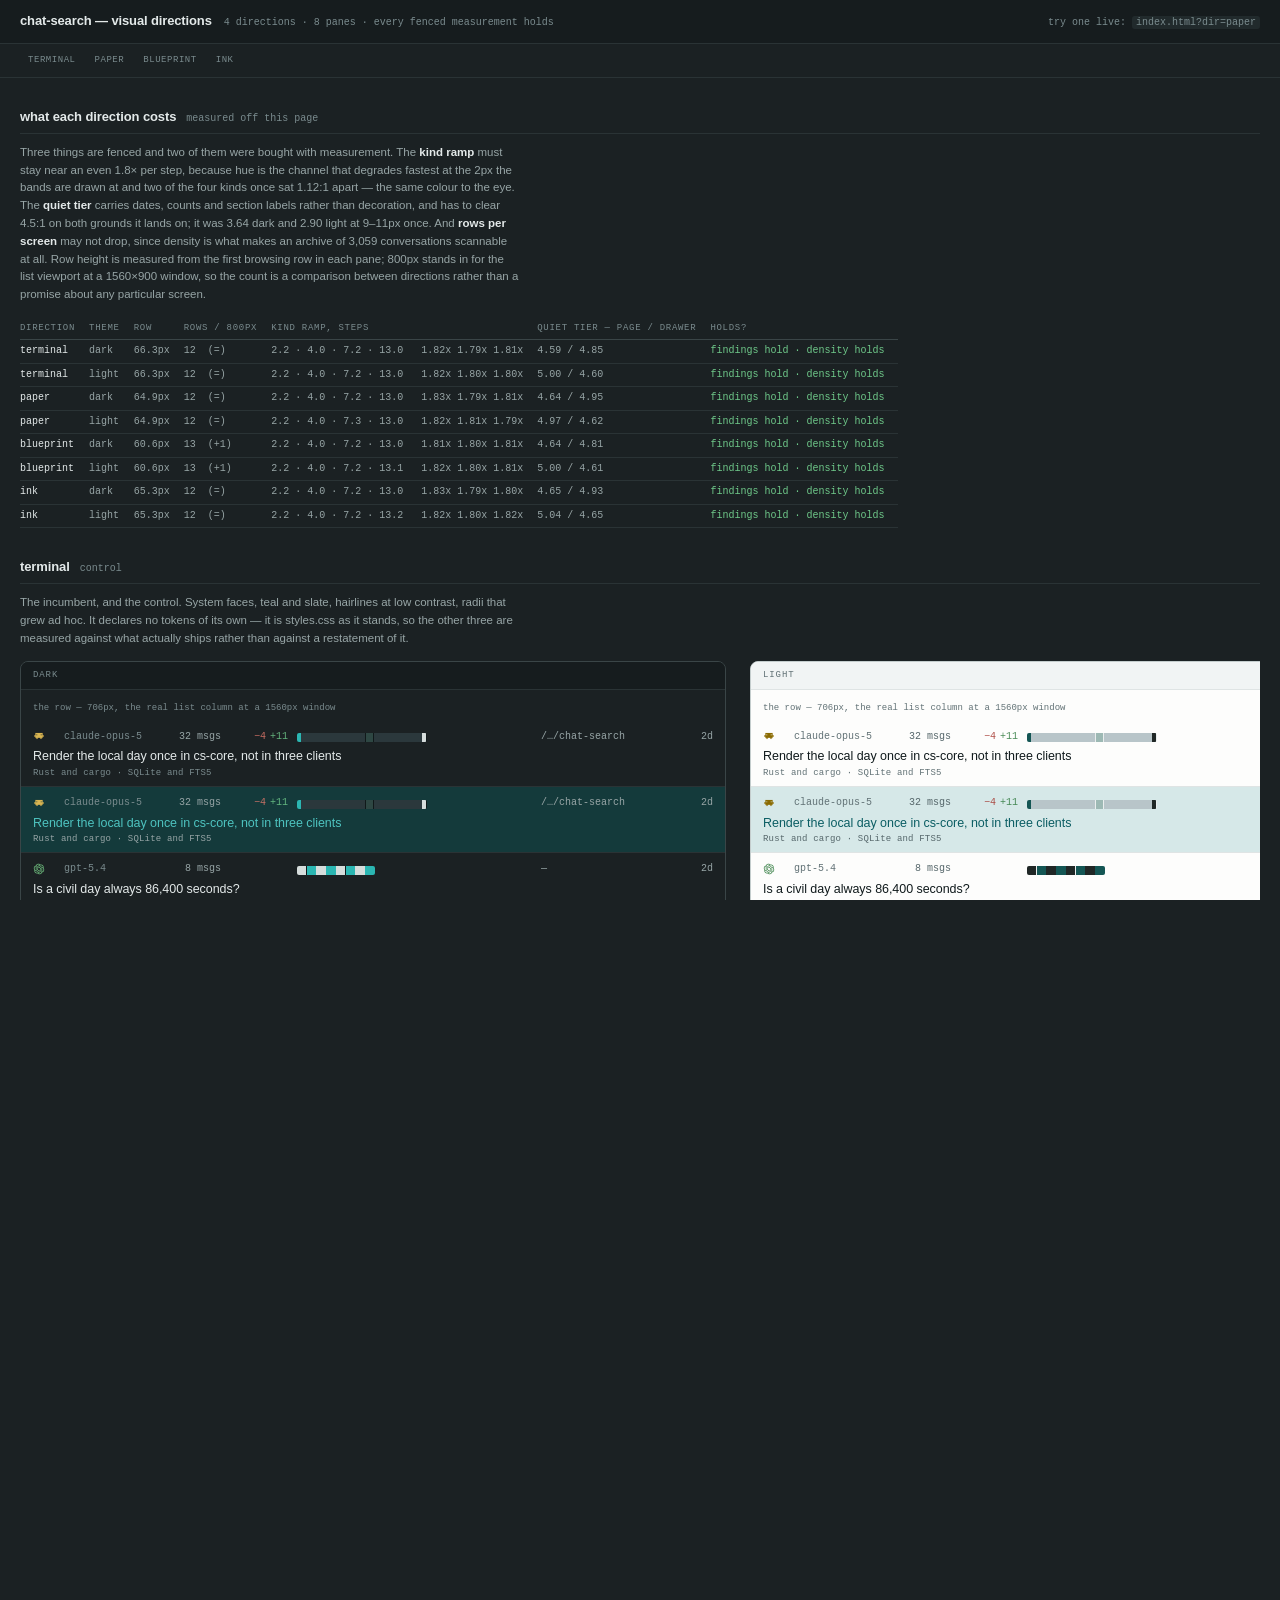
==== poc/ui/directions.html @ 51c5726e "poc(ui): show the four directions on the marks that break first DESIGN-BRIEF asks for several distin" ====
<!doctype html>
<html lang="en">
<head>
<meta charset="utf-8" />
<meta name="viewport" content="width=device-width, initial-scale=1" />
<title>chat-search — visual directions</title>
<meta name="description" content="Four visual directions for the chat-search interface, shown on the row and the ribbon at real size, in both themes, with the measurements each one has to hold." />
<link rel="stylesheet" href="styles.css" />
<link rel="stylesheet" href="directions.css" />
<link rel="stylesheet" href="gallery.css" />
</head>
<body class="gal">

<header class="gal-top">
  <h1>chat-search — visual directions</h1>
  <span class="gal-sub" id="vd-count"></span>
  <div class="gal-actions">
    <span class="gal-sub">try one live: <code>index.html?dir=paper</code></span>
  </div>
</header>

<nav class="gal-nav" id="vd-nav"></nav>

<!-- Rendered by directions.js from the app's own row and ribbon and the gallery's own
     fixtures, never from a copy of either. Both themes are sibling subtrees rather
     than two iframes, which is what the token layer's theme classes bought. -->
<main class="gal-body wide" id="vd-body"></main>

<script src="data.js"></script>
<script src="app.js"></script>
<script src="gallery.js"></script>
<script src="directions.js"></script>
</body>
</html>
---- poc/ui/styles.css ----
/* =============================================================================
   chat-search — interface prototype
   =============================================================================

   This is a mockup, not a document about one. The app fills the viewport; nothing
   scrolls except the panes that would scroll in the real thing.

   It renders in the system UI face at native metrics on purpose. Set a native app
   mock in a display face and it stops telling the truth about density, which is the
   only reason it exists. The one exception is the annotation overlay, which is
   commentary rather than product and is set in a serif so it reads as such.

   No CDN, no webfonts, no build step. macOS system faces with real fallbacks.
   ============================================================================= */

:root, .theme-dark {
  color-scheme: dark;

  --bg:       #1b2123;
  --panel:    #161c1e;
  --panel-2:  #212a2c;
  --panel-3:  #283335;
  --ink:      #e3e9e9;
  --ink-2:    #97a5a6;
  /* Was 3.64 in dark and 2.90 in light, at 9-11px, on a tier that carries date spans,
     group counts, section labels, the stat line and the footer — real information,
     below the 4.5:1 AA floor for text that size.

     Now 4.59 dark and 4.60 light, and measured on the harder of the two grounds it
     lands on rather than only on --bg. That distinction was worth 0.37: --panel is
     darker than --bg in the light theme, and `.pv-meta` and every tool and reasoning
     line in the transcript sit on the drawer, so the tier was still at 4.23:1 there
     after the first fix — the same failure, on the ground where most of the text is.
     palette.py solves against whichever ground is worse; see chat-search-4ar.11. */
  --ink-3:    #7a8b8e;
  --rule:     #2a3335;
  --rule-2:   #3a4547;

  --sel:      #4ec3c0;
  --sel-bg:   #143a3b;
  --sel-ink:  #06201f;
  --hit:      #f0b95f;
  --hit-bg:   #4a3512;
  --err:      #e2796c;
  --ok:       #6fc98a;

  /* Four categories on a luminance ramp, with hue as the redundant second channel.
     Measured: the previous palette separated the kinds by hue but not by luminance —
     agent/reasoning were 2.00 apart in dark and 1.12 in light, i.e. the same colour —
     and hue is the channel that degrades fastest at the 2px width these bands are drawn
     at. §7's rule is "nothing encoded in colour alone"; kind *is* encoded in colour
     alone here, so that colour has to carry it on the strong channel.

     Ratios against --map-bg: tool 2.2, reasoning 4.0, user 7.2, agent 13.0 — an even
     ~1.8x per step, which is the widest even spacing four levels fit into the range.
     Tools stay quietest because they are 66-85% of the volume; agent prose is brightest
     because it is what you are usually looking for. Amber stays reserved for match, red
     for failure. Solved rather than picked; see NOTES §3. */
  --k-user:   #2bb6b2;
  --k-agent:  #d6dddc;
  --k-reason: #9361bf;
  --k-tool:   #425258;
  /* Sub-shades inside the tool band, by what the call was *for*. Deliberately narrow —
     1.29x and 1.42x apart — because the primary read (tool vs prose vs reasoning) has to
     stay on the main ramp: these only need to say "something changed here", not be
     independently decodable at 2px. `run` is the tool colour itself, so an ordinary
     agentic run looks exactly as it did; `change` lifts, because a patch landing inside
     a wall of exec is the event worth spotting. The glyph in the preview carries the
     distinction where there is room for it. */
  --act-look:   #354146;
  --act-run:    #425258;
  --act-change: #486d65;
  --k-tool-ink: #8fa0a3;
  --map-bg:   #10191a;

  /* Source marks. Rendered as CSS masks tinted with the palette above rather than as
     full-colour logos: two of the five ship as white-on-transparent (invisible on a
     light ground) and one ships on an opaque white square. Masking also keeps §7's rule
     that source identity is a discriminable categorical encoding, not brand colour —
     and it means the icon inherits the row's colour, so shape, hue and text label are
     three redundant channels rather than one.

     Inlined as data URIs because Chrome refuses file:// subresources, and this prototype
     has to open from disk without a server — the same constraint that made real-data a
     script rather than JSON. Regenerate with poc/ui/icons.py. */
  --ico-claude: url("[data-uri]");
  --ico-claude-code: url("[data-uri]");
  --ico-chatgpt: url("[data-uri]");
  --ico-codex: url("[data-uri]");
  --ico-gemini: url("[data-uri]");

  --src-claude-code: #d9b551;
  --src-codex:       #5fd3d0;
  --src-chatgpt:     #74c884;
  --src-claude-ai:   #cf93d4;
  --src-gemini:      #86abf3;

  --ui:     -apple-system, "SF Pro Text", "Helvetica Neue", sans-serif;
  --mono:   ui-monospace, "SF Mono", SFMono-Regular, Menlo, Consolas, monospace;
  --serif:  "Hoefler Text", "Iowan Old Style", Palatino, Georgia, serif;

  --ease: cubic-bezier(0.22, 0.61, 0.36, 1);
}

:root.light, .theme-light {
  color-scheme: light;

  --bg:       #fdfdfc;
  --panel:    #f1f4f4;
  --panel-2:  #e7ebeb;
  --panel-3:  #dbe1e1;
  --ink:      #101a1c;
  --ink-2:    #55666a;
  --ink-3:    #617175;
  --rule:     #dfe4e4;
  --rule-2:   #c4cdcd;

  --sel:      #0b5d63;
  --sel-bg:   #d6e8e8;
  --sel-ink:  #ffffff;
  --hit:      #a96a06;
  --hit-bg:   #ffe9b8;
  --err:      #a3322a;
  --ok:       #2f7a3e;

  /* The same ramp, achieved by going darker: on a light track, contrast is distance
     from white. Ratios against --map-bg match the dark theme to two decimals. */
  --k-user:   #145654;
  --k-agent:  #202726;
  --k-reason: #905dbd;
  --k-tool:   #91a5ac;
  --act-look:   #abbac0;
  --act-run:    #91a5ac;
  --act-change: #608f86;
  --k-tool-ink: #5d6d70;
  --map-bg:   #eaeeee;

  --src-claude-code: #8a6a00;
  --src-codex:       #14707a;
  --src-chatgpt:     #2f7a3e;
  --src-claude-ai:   #8c4a93;
  --src-gemini:      #2b5bb5;
}

/* ------------------------------------------------------- the surface layer --- */
/* Everything above is colour. Everything here is the rest of what a visual pass gets
   to touch — type sizes, radii, the row's rhythm, the ribbon's geometry — pulled out
   of the rules below so that a *direction* can be a set of token values rather than a
   fork of this file. `directions.css` holds four of them and `directions.html` shows
   them on the row and the ribbon at real size; chat-search-4ar.11 is the argument for
   why that is the shape.

   These record what the prototype already did rather than rationalising it. The type
   scale really is five sizes and the radii really did grow ad hoc, and imposing an
   order on them here would quietly make one direction's answer the default for all of
   them. Rationalising the scale is a direction's job: `blueprint` squares every
   corner, `ink` softens all six.

   Two theme classes were added to the selectors above for the same reason. The theme
   lives on `:root`, which makes it impossible to render two themes in one document —
   the gallery works around that with iframes. `.theme-dark` / `.theme-light` let a
   subtree carry a theme, which is what makes a direction measurable without opening
   eight windows. */
:root {
  --fs-head:  13px;    /* pane titles, the preview's title */
  --fs-body:  12.5px;  /* body text and row titles */
  --fs-sub:   11.5px;  /* the best-match line, prose in the drawer */
  --fs-meta:  10px;    /* everything tabular, which means everything monospaced */
  --fs-micro: 9px;     /* keys, section labels, the topics line */

  /* Radii below 3px, the 50% dots and the 10-11px pills stay literal in the rules:
     they are geometry rather than style, and squaring a dot is not a visual direction,
     it is a bug. The annotation overlay's 8px also stays literal — annotations are
     commentary rather than product, which is why they are set in a serif, and they sit
     outside the visual language on purpose. */
  --r-1: 3px;
  --r-2: 4px;
  --r-3: 5px;
  --r-4: 6px;
  --r-5: 7px;
  --r-6: 9px;

  /* The row's rhythm. These are the tokens a direction is most likely to get wrong:
     DESIGN-BRIEF's list of what would actually break this starts with losing
     rows-per-screen, and every one of these trades against it. directions.html
     measures the height of a rendered row rather than trusting anything written
     here — a token can be set to a value the line box then ignores. */
  --row-px:   12px;  /* the list's left and right margin */
  --row-pt:   7px;
  --row-pb:   8px;
  --row-lead: 3px;   /* between the row's stacked lines */
  --row-gap:  9px;   /* between cells on the meta line */

  /* The ribbon. `--rib-top` is not `(--rib-h - --rib-track) / 2`, and the track is not
     centred: the bottom 5px of the cell belongs to the failure and question marks and
     the top 4px to the match ticks, both of which are drawn outside the track. A
     direction that thickens the track has to take that from one end or the other. */
  --rib-h:     18px;
  --rib-track: 9px;
  --rib-top:   6px;
}

*, *::before, *::after { box-sizing: border-box; }

html, body {
  height: 100%;
  margin: 0;
  overflow: hidden;
}

body {
  background: var(--bg);
  color: var(--ink);
  font-family: var(--ui);
  font-size: var(--fs-body);
  line-height: 1.45;
  -webkit-font-smoothing: antialiased;
}

button { font-family: inherit; }

:focus-visible { outline: 2px solid var(--sel); outline-offset: -2px; border-radius: var(--r-1); }

::-webkit-scrollbar { width: 9px; height: 9px; }
::-webkit-scrollbar-thumb { background: var(--rule-2); border-radius: var(--r-3); }
::-webkit-scrollbar-track { background: transparent; }

/* ================================================================ shell === */

.app {
  height: 100%;
  display: grid;
  grid-template-rows: 38px auto 1fr 26px;
}

/* ------------------------------------------------------------ title bar --- */

.tbar {
  display: flex;
  align-items: center;
  gap: 12px;
  padding: 0 12px;
  background: linear-gradient(180deg, var(--panel-2), var(--panel));
  border-bottom: 1px solid var(--rule);
}

.lights { display: flex; gap: 8px; }
.lights i { width: 11.5px; height: 11.5px; border-radius: 50%; display: block; }
.lights i:nth-child(1) { background: #ff5f57; }
.lights i:nth-child(2) { background: #febc2e; }
.lights i:nth-child(3) { background: #28c840; }

.tbar-title {
  font-size: var(--fs-body);
  font-weight: 600;
  color: var(--ink-2);
  letter-spacing: -0.005em;
  margin-left: 2px;
}

/* view switcher — a real segmented control */
.views {
  display: inline-flex;
  background: var(--panel);
  border: 1px solid var(--rule-2);
  border-radius: var(--r-4);
  padding: 1.5px;
  margin-left: 10px;
}

.views button {
  font-size: var(--fs-sub);
  padding: 3px 12px;
  border: 0;
  border-radius: var(--r-2);
  background: transparent;
  color: var(--ink-2);
  cursor: pointer;
  transition: background 0.14s var(--ease), color 0.14s var(--ease);
}
.views button:hover { color: var(--ink); }
.views button[aria-pressed="true"] {
  background: var(--sel);
  color: var(--sel-ink);
  font-weight: 600;
}

.tbar-right { margin-left: auto; display: flex; align-items: center; gap: 5px; }

.chip {
  font-family: var(--mono);
  font-size: var(--fs-meta);
  color: var(--ink-2);
  background: transparent;
  border: 1px solid var(--rule-2);
  border-radius: var(--r-3);
  padding: 3px 8px;
  cursor: pointer;
  transition: background 0.14s var(--ease), color 0.14s var(--ease), border-color 0.14s var(--ease);
}
.chip:hover { border-color: var(--ink-3); color: var(--ink); }
.chip[aria-pressed="true"] { background: var(--sel); border-color: var(--sel); color: var(--sel-ink); }
.chip.warm[aria-pressed="true"] { background: var(--hit); border-color: var(--hit); color: #2a1c04; }

/* ---------------------------------------------------------- search bar --- */

.sbar {
  display: flex;
  align-items: center;
  gap: 12px;
  padding: 7px 12px;
  border-bottom: 1px solid var(--rule);
  background: var(--bg);
}
.sbar[hidden] { display: none; }

.qbox {
  flex: 1;
  display: flex;
  align-items: center;
  gap: 5px;
  min-height: 30px;
  padding: 4px 10px;
  background: var(--panel);
  border: 1px solid var(--rule-2);
  border-radius: var(--r-5);
  box-shadow: inset 0 1px 2px rgba(0,0,0,0.14);
  font-family: var(--mono);
  font-size: var(--fs-body);
}

.caret { width: 1.5px; height: 14px; background: var(--sel); animation: blink 1.15s steps(1) infinite; }
@keyframes blink { 50% { opacity: 0; } }

.tok {
  display: inline-flex;
  align-items: center;
  gap: 2px;
  border-radius: var(--r-2);
  padding: 1.5px 3px 1.5px 6px;
  white-space: nowrap;
}
.tok.free  { color: var(--ink); padding-left: 0; }
.tok.facet { background: var(--sel-bg); color: var(--sel); }
.tok.facet b { font-weight: 600; opacity: 0.7; }
.tok.bad   { color: var(--err); text-decoration: line-through; }

/* A narrowing with no grammar in cs_core::query. It still belongs in the line — it is
   narrowing the list — but it cannot be typed, copied out or replayed, and a token that
   looks identical to `agent:` would claim otherwise. */
.tok.nogram {
  background: transparent;
  color: var(--ink-2);
  border: 1px dashed var(--rule-2);
  padding-top: 0.5px;
  padding-bottom: 0.5px;
}
.tok.nogram b { color: var(--ink-3); }

.tok .x {
  border: 0;
  background: transparent;
  color: currentColor;
  font-size: var(--fs-body);
  line-height: 1;
  padding: 0 3px;
  cursor: pointer;
  opacity: 0.5;
}
.tok .x:hover { opacity: 1; }

/* Grouping sits beside the query it modifies, not with the views: it is a property of
   this list, not a place to go. It leads the bar so the line reads in the order it
   applies — group by project, then narrow with the query. */
.group { display: inline-flex; align-items: center; gap: 2px; flex: none; }
.group[hidden] { display: none; }
.group-l {
  font-family: var(--mono);
  font-size: var(--fs-micro);
  letter-spacing: 0.12em;
  text-transform: uppercase;
  color: var(--ink-3);
  margin-right: 5px;
}
.group button {
  font-family: var(--mono);
  font-size: var(--fs-meta);
  padding: 3px 8px;
  border: 1px solid transparent;
  border-radius: var(--r-3);
  background: transparent;
  color: var(--ink-3);
  cursor: pointer;
}
.group button:hover { color: var(--ink); border-color: var(--rule-2); }
.group button[aria-pressed="true"] {
  background: var(--sel-bg);
  border-color: var(--sel);
  color: var(--sel);
  font-weight: 600;
}

.stat {
  font-family: var(--mono);
  font-size: var(--fs-sub);
  color: var(--ink-3);
  white-space: nowrap;
  font-variant-numeric: tabular-nums;
}
.stat b { color: var(--ink-2); font-weight: 600; }

/* ---------------------------------------------------------------- body --- */

.body { display: grid; grid-template-columns: 252px 1fr; min-height: 0; }
/* Library is not a view of the conversation set, so the facets do not narrow it. Drawing
   them beside it would repeat the defect this pass exists to fix: controls that look
   live and are not. */
.body.solo { grid-template-columns: 1fr; }
.sidebar[hidden] { display: none; }

.sidebar {
  background: var(--panel);
  border-right: 1px solid var(--rule);
  overflow-y: auto;
  padding: 4px 0 12px;
}

.main { min-width: 0; overflow: hidden; display: flex; flex-direction: column; }

/* ------------------------------------------------------------- sidebar --- */

.side-h {
  display: flex;
  align-items: center;
  font-family: var(--mono);
  font-size: var(--fs-micro);
  letter-spacing: 0.14em;
  text-transform: uppercase;
  color: var(--ink-3);
  padding: 13px 12px 4px;
}
.side-h span:last-child { margin-left: auto; opacity: 0.75; }

.srow {
  display: flex;
  align-items: center;
  gap: 7px;
  width: 100%;
  text-align: left;
  padding: 4px 12px;
  background: transparent;
  border: 0;
  color: var(--ink-2);
  font-size: var(--fs-body);
  cursor: pointer;
  transition: background 0.12s var(--ease), color 0.12s var(--ease);
}
.srow:hover { background: var(--panel-2); color: var(--ink); }
.srow[aria-pressed="true"] { background: var(--sel-bg); color: var(--sel); font-weight: 600; }
.srow .n {
  margin-left: auto;
  font-family: var(--mono);
  font-size: var(--fs-meta);
  color: var(--ink-3);
  font-variant-numeric: tabular-nums;
}
.srow.zero { opacity: 0.6; }
.srow.zero .warn { color: var(--hit); font-family: var(--mono); font-weight: 700; font-size: var(--fs-meta); }
.srow.unconfigured { opacity: 0.42; font-style: italic; cursor: default; }

.swatch { width: 8px; height: 8px; border-radius: 2px; flex: none; }
.glyph { width: 11px; flex: none; font-size: var(--fs-micro); color: var(--ink-3); text-align: center; }

/* ---------------------------------------------------- topic chips -------- */

.tgroup { padding: 0 10px 8px; }
.gname {
  display: block; font-family: var(--mono); font-size: var(--fs-micro);
  letter-spacing: 0.12em; text-transform: uppercase;
  color: var(--ink-3); opacity: 0.72; margin: 5px 0 4px;
}

.tchip {
  display: inline-flex; align-items: baseline; gap: 5px;
  font-family: var(--mono); font-size: var(--fs-micro); line-height: 1.5;
  padding: 2.5px 7px; margin: 0 3px 3px 0;
  border: 1px solid var(--rule-2); border-radius: 11px;
  background: transparent; color: var(--ink-2); cursor: pointer;
  max-width: 100%;
}
.tchip:hover { border-color: var(--ink-3); color: var(--ink); }
.tchip.on { background: var(--sel); border-color: var(--sel); color: var(--sel-ink); font-weight: 600; }
.tchip.dim { opacity: 0.4; }
.tchip .nm { overflow: hidden; text-overflow: ellipsis; white-space: nowrap; }
.tchip .c { opacity: 0.6; flex: none; }
.tchip.sm { font-size: var(--fs-micro); padding: 2px 6px; }
.tchip.ghost { border-style: dashed; cursor: default; }

.srow.clearall { color: var(--hit); font-family: var(--mono); font-size: var(--fs-meta); }

/* What the conversation did, and where it landed. Both are free: the act comes from the
   tool name, and the paths were already mined for the project rollup and thrown away at
   conversation scale. */
.pv-work { margin-top: 9px; display: flex; flex-direction: column; gap: 4px; }
.pv-acts { display: flex; flex-wrap: wrap; align-items: center; gap: 4px; }
.pv-acts .gname { width: 46px; flex: none; margin: 0; }
.pv-acts .n {
  font-family: var(--mono); font-size: var(--fs-micro); color: var(--ink-3);
  margin-right: 4px; font-variant-numeric: tabular-nums;
}
.pv-acts .tchip { margin: 0; max-width: 200px; }

.act {
  display: inline-flex; align-items: center; gap: 4px;
  font-family: var(--mono); font-size: var(--fs-micro); letter-spacing: 0.04em;
  padding: 1.5px 7px; border-radius: 10px;
  border: 1px solid var(--rule-2); color: var(--ink-2);
}
.act i { font-style: normal; font-size: var(--fs-meta); line-height: 1; opacity: 0.8; }
.act b { font-weight: 600; color: var(--ink-3); font-variant-numeric: tabular-nums; }
.act.run    { border-color: var(--act-run); }
.act.change { border-color: var(--act-change); color: var(--ink); }
.act.look   { border-color: var(--act-look); }
.act.steer  { border-color: var(--sel); color: var(--sel); }
.act.sub    { border-color: var(--hit); color: var(--hit); }
.act.sub b  { color: var(--hit); opacity: 0.75; }

/* The same distinction in the gutter, where there is room for it to read. */
.blk.a-look   .gut { background: var(--act-look); }
.blk.a-run    .gut { background: var(--act-run); }
.blk.a-change .gut { background: var(--act-change); }
.blk.a-steer  .gut { background: var(--sel); }

.pv-tags { margin-top: 8px; display: flex; flex-wrap: wrap; gap: 3px; }
.pv-tags .tchip { margin: 0; }
.tchip.more { border-style: dashed; color: var(--ink-3); }
.tchip.more:hover { color: var(--sel); border-color: var(--sel); }

/* --------------------------------------------- timeline bottom drawer ---- */

.tldrawer {
  border-top: 1px solid var(--rule);
  background: var(--panel);
  padding: 7px 12px 9px;
}
.tld-h {
  display: flex; align-items: center; gap: 10px;
  font-family: var(--mono); font-size: var(--fs-micro); color: var(--ink-3);
  margin-bottom: 6px;
}
.tld-h b { color: var(--ink-2); font-weight: 600; }
.tld-h .sp { margin-left: auto; }
.tld-btn {
  font-family: var(--mono); font-size: var(--fs-micro); padding: 2px 7px; border-radius: var(--r-2);
  border: 1px solid var(--rule-2); background: transparent; color: var(--ink-3); cursor: pointer;
}
.tld-btn:hover { color: var(--ink); border-color: var(--ink-3); }
.tld-btn.on { background: var(--sel); border-color: var(--sel); color: var(--sel-ink); }

.tld-track {
  position: relative; height: 42px;
  background: var(--map-bg); border: 1px solid var(--rule);
  border-radius: var(--r-3); cursor: ew-resize; overflow: hidden;
}
/* Hits sit above the baseline, everything else below it: the drawer answers "when did
   this query land" as well as "when was I working". */
.tld-track .base { position: absolute; left: 0; right: 0; top: 50%; height: 1px; background: var(--rule-2); }
.tld-mark { position: absolute; width: 2px; border-radius: 1px; opacity: 0.85; }
.tld-mark.hit { background: var(--hit); }
.tld-sel {
  position: absolute; top: 0; bottom: 0;
  border-left: 1px solid var(--sel); border-right: 1px solid var(--sel);
  background: color-mix(in srgb, var(--sel) 13%, transparent);
}
.tld-ax { display: flex; justify-content: space-between; font-family: var(--mono);
          font-size: var(--fs-micro); color: var(--ink-3); margin-top: 3px; }

/* ==================================================== view: search ======== */

/* 620 / 602: the title moved off the column grid onto its own line, so the list needs
   less width and the preview reaches a real reading measure (78ch at 12px). */
.searchshell { display: grid; grid-template-rows: minmax(0,1fr) auto; min-height: 0; flex: 1; }
.panes { display: grid; grid-template-columns: minmax(340px, 1fr) 602px; min-height: 0; }

.col { display: flex; flex-direction: column; min-width: 0; overflow: hidden; }
.col.preview { background: var(--panel); border-left: 1px solid var(--rule); }

.list { flex: 1; overflow-y: auto; }

.row {
  display: block;
  width: 100%;
  text-align: left;
  padding: var(--row-pt) var(--row-px) var(--row-pb);
  background: transparent;
  border: 0;
  border-bottom: 1px solid var(--rule);
  color: var(--ink);
  cursor: pointer;
  transition: background 0.11s var(--ease);
}
.row:hover { background: var(--panel-2); }
.row[aria-selected="true"] { background: var(--sel-bg); }
.row[aria-selected="true"] .row-title { color: var(--sel); }

/* A grid, not a flex row: every cell must sit at the same x on every row so the eye can
   run down a column.

   Two clusters with a gutter between them — agent, model, size, shape on the left;
   directory, forks, age on the right. The `sp` column is the gutter, and it is the only
   flexible one, so everything else holds its position as the pane resizes. */
.row-meta {
  display: grid;
  grid-template-columns:
    22px             /* agent   */
    96px             /* model   */
    52px             /* msgs    */
    58px             /* +/-     */
    200px            /* ribbon  */
    26px             /* gutter  */
    minmax(0, 1fr)   /* cwd     */
    18px             /* forks   */
    30px;            /* age     */
  align-items: center;
  gap: var(--row-gap);
  margin-bottom: var(--row-lead);
}

.model {
  font-family: var(--mono);
  font-size: var(--fs-meta);
  color: var(--ink-3);
  white-space: nowrap;
  overflow: hidden;
  text-overflow: ellipsis;
}

/* Empty on more rows than not, so it has to disappear rather than sit there as a gap. */
.edits {
  font-family: var(--mono);
  font-size: var(--fs-meta);
  text-align: right;
  white-space: nowrap;
  font-variant-numeric: tabular-nums;
}
.edits i { font-style: normal; }
.edits .m { color: var(--err); opacity: 0.85; }
.edits .p { color: var(--ok); opacity: 0.85; margin-left: 4px; }

/* The third line: what is true of the conversation, as opposed to what is true of this
   query. Deliberately the quietest thing in the row. */
.row-topics {
  margin-top: var(--row-lead);
  font-family: var(--mono);
  font-size: var(--fs-micro);
  letter-spacing: 0.02em;
  color: var(--ink-3);
  white-space: nowrap;
  overflow: hidden;
  text-overflow: ellipsis;
}
.row[aria-selected="true"] .row-topics { color: var(--ink-2); }

.ico {
  width: 12px; height: 12px; flex: none; display: inline-block;
  background-color: currentColor;
  -webkit-mask: var(--ico) center / contain no-repeat;
  mask: var(--ico) center / contain no-repeat;
}
.ico.lg { width: 15px; height: 15px; }

/* No border, no box. It was the heaviest mark in a row — bordered, mono, saturated —
   while carrying the least discriminating information: inside a project every row shows
   the identical badge, so twenty of them shout in unison and out-weigh the titles. The
   border was also what clipped the label: `claude-code` needs 89px and the cell is 84,
   so the last glyph collided with the box on every claude-code row.

   Colour now lives on the icon alone. Shape, hue and word remain three redundant
   channels per §7; only the frame is gone. */
.badge {
  display: inline-flex;
  align-items: center;
  gap: 5px;
  font-family: var(--mono);
  font-size: var(--fs-meta);
  white-space: nowrap;
  overflow: hidden;
}
.badge > span {
  color: var(--ink-2);
  overflow: hidden;
  text-overflow: ellipsis;
}

/* Icon only in the row. The list column is 706px and the row now carries nine cells;
   the word cost 66px, which is exactly what `cwd` needed to stop collapsing to zero.
   The mark is still a distinct shape per source and the name is one hover or one click
   into the drawer away, so §7's three channels become two here rather than one. */
.row-meta > .badge { gap: 0; }
.row-meta > .badge > span { display: none; }

.dir, .msgs, .age {
  font-family: var(--mono);
  font-size: var(--fs-meta);
  color: var(--ink-2);
  white-space: nowrap;
  font-variant-numeric: tabular-nums;
  overflow: hidden;
}
.msgs, .age { text-align: right; }
.fork { font-family: var(--mono); font-size: var(--fs-meta); color: var(--ink-3); text-align: right; }

.row-title {
  font-size: var(--fs-body);
  font-weight: 500;
  line-height: 1.3;
  letter-spacing: -0.004em;
  white-space: nowrap;
  overflow: hidden;
  text-overflow: ellipsis;
}

/* Line 3: the true best match, framed with its provenance. 66-85% of hits land in
   tool traffic, so without the frame this reads as naked log spew. */
.row-snip {
  margin-top: var(--row-lead);
  font-size: var(--fs-sub);
  line-height: 1.35;
  color: var(--ink-2);
  display: flex;
  gap: 6px;
  white-space: nowrap;
  overflow: hidden;
}
.row-snip .sig { flex: none; color: var(--ink-3); font-family: var(--mono); font-size: var(--fs-meta); }
.row-snip .prov {
  flex: none;
  font-family: var(--mono);
  font-size: var(--fs-meta);
  color: var(--k-tool-ink);
  background: var(--panel-2);
  border-radius: var(--r-1);
  padding: 0 4px;
}
.row-snip .frag { overflow: hidden; text-overflow: ellipsis; font-style: italic; }
.row-snip mark { font-style: normal; }

/* ------------------------------------------------------------ the ribbon --- */
/* One graphic, two channels. Body is shape and is query-independent; ticks are
   matches and vanish when there is no query. Notches are >4h pauses or resumes. */

/* Width comes from the grid track, not from a second number that has to be kept in
   sync with it — they had already drifted, and the track spilled into the gutter. */
.ribbon { position: relative; width: 100%; height: var(--rib-h); }

.rb-track {
  position: absolute;
  /* Width is set inline from the message count — see app.js::ribbonWidth. The cell
     keeps its full width so the columns either side stay on the grid; only the drawn
     track varies, which is what makes length legible down the column. */
  left: 0;
  top: var(--rib-top);
  height: var(--rib-track);
  background: var(--map-bg);
  border-radius: 2px;
  overflow: hidden;
}

.rb-band { position: absolute; top: 0; bottom: 0; }
.rb-band.user   { background: var(--k-user); }
.rb-band.agent  { background: var(--k-agent); }
.rb-band.tool   { background: var(--k-tool); }
.rb-band.a-look   { background: var(--act-look); }
.rb-band.a-run    { background: var(--act-run); }
.rb-band.a-change { background: var(--act-change); }
.rb-band.reason { background: var(--k-reason); }
.rb-band.off    { opacity: 0.35; }
/* Hidden in the preview, still on the map — dimmed so the axis stays comparable
   between rows. 0.55, not 0.22: on the new ramp tool already sits at 2.19 against the
   track, so 0.22 opacity took a dimmed tool band to 1.15 — invisible, which is
   "dropped from the axis" by another name, and that was §3's mistake #6. At 0.55 a
   dimmed band reads at 1.48 against the track and still ranks well below the 2.19 of
   an undimmed one, which is the whole signal. */
.rb-band.dim    { opacity: 0.55; }

.rb-tick { position: absolute; top: 0; width: 2px; height: 4px; background: var(--hit); border-radius: 1px; }

.rb-mark { position: absolute; bottom: 0; height: 5px; width: 5px; font-size: 0; }
.rb-mark.q { background: var(--sel); border-radius: 50%; }
.rb-mark.x { background: var(--err); }

.rb-notch { position: absolute; top: 4px; bottom: 4px; width: 1px; background: var(--ink-2); opacity: 0.85; }
/* Full height and doubled, against the notch's partial height and single stroke: a pause
   interrupts a conversation, a compaction cuts it. Ink, not amber or red — those are
   spoken for by match and failure (§7). */
.rb-cut {
  position: absolute; top: 3px; bottom: 3px; width: 3px;
  background: linear-gradient(90deg, var(--ink) 1px, transparent 1px 2px, var(--ink) 2px);
}

/* The same event in the transcript. */
.brk.cut { color: var(--ink-2); }
.brk.cut::before, .brk.cut::after { background: var(--ink-3); }
.brk.cut::before { max-width: 14px; }

.ribbon-key {
  display: flex;
  gap: 12px;
  padding: 5px 12px;
  border-bottom: 1px solid var(--rule);
  font-family: var(--mono);
  font-size: var(--fs-micro);
  letter-spacing: 0.06em;
  color: var(--ink-3);
  align-items: center;
}
.ribbon-key i { display: inline-block; width: 10px; height: 7px; border-radius: 1.5px; margin-right: 4px; vertical-align: -1px; }
.ribbon-key span { white-space: nowrap; }

/* ------------------------------------------------------------- preview --- */

.pv-head { padding: 10px 12px; border-bottom: 1px solid var(--rule); }
.pv-title { font-size: var(--fs-head); font-weight: 600; line-height: 1.3; letter-spacing: -0.005em; }
.pv-meta {
  font-family: var(--mono);
  font-size: var(--fs-meta);
  color: var(--ink-3);
  margin-top: 5px;
  font-variant-numeric: tabular-nums;
}
.zoom { display: inline-flex; border: 1px solid var(--rule-2); border-radius: var(--r-4); padding: 1.5px; margin-top: 9px; }
.zoom button {
  font-family: var(--mono);
  font-size: var(--fs-micro);
  letter-spacing: 0.06em;
  padding: 2px 9px;
  border: 0;
  border-radius: var(--r-2);
  background: transparent;
  color: var(--ink-3);
  cursor: pointer;
}
.zoom button:hover { color: var(--ink); }
.zoom button[aria-pressed="true"] { background: var(--sel); color: var(--sel-ink); font-weight: 600; }

/* Per-kind fidelity: the primary control. The three zoom names are presets over
   these same four knobs. */
/* One explicit three-state control per kind, not a cycling chip: going from
   expanded back to collapsed used to require passing through hidden, so there was
   no direct "collapse all the tool calls" gesture. */
/* Visibility and detail are two axes, so the chip has two targets — but they live in
   one box, with the label, so proximity points at the right thing. The 2x2 grid this
   replaces put `you`'s control nearer to `agent`'s label than `agent`'s own control
   was, which is most of why it read as fiddly. */
.fid {
  display: grid;
  grid-template-columns: repeat(2, minmax(0, 1fr));
  gap: 5px 8px;
  margin-top: 9px;
}

.fid-chip {
  display: flex;
  align-items: stretch;
  border: 1px solid var(--rule-2);
  border-radius: var(--r-4);
  overflow: hidden;
  background: transparent;
  transition: border-color 0.13s var(--ease);
}
.fid-chip.on { border-color: var(--rule-2); background: var(--panel-2); }
.fid-chip:hover { border-color: var(--ink-3); }

.fid-chip .dot {
  flex: none;
  width: 22px;
  border: 0;
  border-right: 1px solid var(--rule-2);
  background: transparent;
  cursor: pointer;
  position: relative;
}
.fid-chip .dot::before {
  content: "";
  position: absolute;
  inset: 50% auto auto 50%;
  translate: -50% -50%;
  width: 8px; height: 8px;
  border-radius: 2px;
  background: var(--k);
  opacity: 0.28;
  transition: opacity 0.13s var(--ease);
}
.fid-chip.on .dot::before { opacity: 1; }
.fid-chip .dot:hover::before { opacity: 0.7; }
.fid-chip.on .dot:hover::before { opacity: 0.55; }

.fid-chip .lv {
  flex: 1;
  min-width: 0;
  display: flex;
  align-items: center;
  justify-content: space-between;
  gap: 8px;
  padding: 4px 8px;
  border: 0;
  background: transparent;
  cursor: pointer;
  font-family: var(--mono);
  font-size: var(--fs-micro);
  letter-spacing: 0.04em;
  color: var(--ink-3);
}
.fid-chip.on .lv { color: var(--ink-2); }
.fid-chip .lv:hover { color: var(--ink); }
.fid-chip .lv .nm { overflow: hidden; text-overflow: ellipsis; white-space: nowrap; }
/* The state is a word, not a glyph legend you have to learn. */
.fid-chip .lv .st { flex: none; opacity: 0.7; }
.fid-chip.on .lv .st { color: var(--sel); opacity: 1; font-weight: 600; }

.fid-all { display: flex; gap: 4px; margin-top: 7px; }
.fid-all button {
  font-family: var(--mono); font-size: var(--fs-micro); letter-spacing: 0.04em;
  padding: 2.5px 9px;
  border: 1px solid var(--rule-2); border-radius: var(--r-3);
  background: transparent; color: var(--hit); cursor: pointer;
}
.fid-all button:hover { border-color: var(--hit); }

/* A message whose level was overridden by clicking it directly. */
.blk .txt { cursor: pointer; }
.blk.ovr .gut { box-shadow: inset 0 0 0 1px var(--hit); }

.pv { display: grid; grid-template-columns: 1fr 50px; flex: 1; min-height: 0; }
.pv-body { overflow-y: auto; padding: 10px 12px 40px; font-size: var(--fs-body); }

/* Gutter spine: the categorical channel, so text contrast can stay identical for
   user and assistant. me9.1.1 — "do not privilege user turns". */
.blk { display: grid; grid-template-columns: 3px 13px minmax(0, 1fr); gap: 8px; margin-bottom: 2px; }
.blk .gut { border-radius: 2px; }
.blk.user   .gut { background: var(--k-user); }
.blk.agent  .gut { background: var(--k-agent); }
.blk.tool   .gut { background: var(--k-tool); }
.blk.reason .gut { background: var(--k-reason); }
.blk.err    .gut { background: var(--err); }

.blk .sig { font-family: var(--mono); font-size: var(--fs-meta); color: var(--ink-3); padding-top: 1px; }

/* The tool name is the label; the argument is the content, so the name is the quieter of
   the two. Reverses what the pane did before, where the name was all there was. */
.blk .cmd { font-weight: 600; color: var(--ink-2); font-style: normal; }
.blk .kb { color: var(--ink-3); opacity: 0.7; }
.dif { display: inline-flex; gap: 4px; margin-left: 2px; }
.dif i { font-style: normal; font-weight: 600; }
.dif .m { color: var(--err); }
.dif .p { color: var(--ok); }
.blk .txt { min-width: 0; padding-bottom: 7px; line-height: 1.5; }

/* Equal contrast. Neither role is demoted. */
.blk.user .txt, .blk.agent .txt { color: var(--ink); }
.blk.tool .txt, .blk.reason .txt { font-family: var(--mono); font-size: var(--fs-meta); color: var(--ink-3); }
.blk.err .txt { font-family: var(--mono); font-size: var(--fs-meta); color: var(--err); }
.blk.off { opacity: 0.42; }
.blk.q .txt { color: var(--sel); }

mark { background: var(--hit-bg); color: var(--ink); border-radius: 2px; padding: 0 2px; }

/* structural boundary, drawn where a pause or a resume happened */
.brk {
  display: flex;
  align-items: center;
  gap: 8px;
  margin: 9px 0 10px;
  font-family: var(--mono);
  font-size: var(--fs-micro);
  letter-spacing: 0.1em;
  text-transform: uppercase;
  color: var(--ink-3);
}
.brk::before, .brk::after { content: ""; height: 1px; background: var(--rule-2); flex: 1; }
.brk::before { max-width: 14px; }

/* segment summary, the coarse zoom stop */
.seg { margin-bottom: 3px; }
.seg-sum {
  display: grid;
  grid-template-columns: 3px 13px minmax(0, 1fr) auto;
  gap: 8px;
  width: 100%;
  text-align: left;
  background: transparent;
  border: 0;
  padding: 3px 0 6px;
  cursor: pointer;
  color: var(--ink-3);
  font-family: var(--mono);
  font-size: var(--fs-meta);
  align-items: baseline;
}
.seg-sum:hover { color: var(--ink-2); }
.seg-sum .gut { background: var(--k-tool); border-radius: 2px; align-self: stretch; }
.seg-sum .caret { font-size: var(--fs-micro); }
.seg-sum b { color: var(--hit); font-weight: 600; }
.seg-sum i { color: var(--sel); font-style: normal; }

.mm { position: relative; border-left: 1px solid var(--rule); background: var(--map-bg); cursor: pointer; }
.mm-band { position: absolute; left: 8px; border-radius: 1px; }
.mm-band.user   { background: var(--k-user); }
.mm-band.agent  { background: var(--k-agent); }
.mm-band.reason { background: var(--k-reason); }
.mm-band.tool   { background: var(--k-tool); }
.mm-band.off    { opacity: 0.3; }
.mm-band.dim    { opacity: 0.22; }
.mm-hit { position: absolute; right: 3px; width: 8px; height: 2.5px; background: var(--hit); border-radius: 1px; }
.mm-notch { position: absolute; left: 0; right: 0; height: 1px; background: var(--ink-2); opacity: 0.7; }
/* Doubled and full-strength against the notch's single faint line, matching the ribbon:
   a pause interrupts, a compaction cuts. */
.mm-cut {
  position: absolute; left: 0; right: 0; height: 3px;
  background: linear-gradient(180deg, var(--ink) 1px, transparent 1px 2px, var(--ink) 2px);
}
.mm-view {
  position: absolute; left: 0; right: 0;
  border: 1px solid var(--sel);
  background: color-mix(in srgb, var(--sel) 12%, transparent);
  border-radius: 2px;
  pointer-events: none;
}

/* ================================================ view: workspace ========= */

.ws { flex: 1; overflow-y: auto; padding: 18px 20px 40px; }

.ws-h {
  display: flex;
  align-items: baseline;
  gap: 10px;
  margin: 0 0 12px;
}
.ws-h h2 { margin: 0; font-size: var(--fs-head); font-weight: 600; letter-spacing: -0.008em; }
.ws-h .sub {
  font-family: var(--mono);
  font-size: var(--fs-meta);
  color: var(--ink-3);
  font-variant-numeric: tabular-nums;
}
.ws-h .sub b { color: var(--ink-2); font-weight: 600; }

.ws-sec + .ws-sec { margin-top: 30px; }

.cards { display: grid; grid-template-columns: repeat(auto-fill, minmax(290px, 1fr)); gap: 12px; }

.card {
  border: 1px solid var(--rule);
  border-radius: var(--r-6);
  background: var(--panel);
  padding: 12px 13px 13px;
  display: flex;
  flex-direction: column;
  gap: 9px;
  text-align: left;
  transition: border-color 0.18s var(--ease), transform 0.18s var(--ease), opacity 0.25s var(--ease);
}
.card.collection { cursor: pointer; }
.card.collection:hover { border-color: var(--rule-2); transform: translateY(-1px); }
.card.collection[aria-pressed="true"] { border-color: var(--sel); background: var(--sel-bg); }

/* A proposal is visibly provisional: dashed, and it has to be acted on. */
.card.proposal { border-style: dashed; border-color: var(--rule-2); background: transparent; }
.card.proposal.going { opacity: 0; transform: scale(0.97); }

.card-t { font-size: var(--fs-head); font-weight: 600; letter-spacing: -0.005em; line-height: 1.3; }
.card-t .n { font-family: var(--mono); font-weight: 400; font-size: var(--fs-meta); color: var(--ink-3); margin-left: 6px; }

/* the rule, stated rather than implied */
.rule-line {
  font-family: var(--mono);
  font-size: var(--fs-meta);
  color: var(--ink-3);
  line-height: 1.55;
  background: var(--map-bg);
  border-radius: var(--r-3);
  padding: 6px 8px;
}
.rule-line .q { color: var(--sel); }
.rule-line .p { color: var(--ok); }
.rule-line .x { color: var(--err); }
.rule-line .eq { color: var(--ink-2); }

/* source composition — the cross-tool claim, made visible */
.compo { display: flex; height: 7px; border-radius: var(--r-2); overflow: hidden; gap: 1.5px; }
.compo i { display: block; }

.compo-key { display: flex; flex-wrap: wrap; gap: 4px 11px; font-family: var(--mono); font-size: var(--fs-micro); color: var(--ink-3); }
.compo-key span { display: inline-flex; align-items: center; gap: 4px; }
.compo-key i { width: 7px; height: 7px; border-radius: 2px; }
.compo-key i.ico { width: 11px; height: 11px; border-radius: 0; }

.terms { display: flex; flex-wrap: wrap; gap: 4px; }
.term {
  font-family: var(--mono);
  font-size: var(--fs-micro);
  padding: 2px 6px;
  border-radius: var(--r-2);
  background: var(--panel-2);
  color: var(--ink-2);
}

.card-actions { display: flex; gap: 6px; margin-top: 2px; }

.btn {
  font-size: var(--fs-sub);
  padding: 4px 11px;
  border-radius: var(--r-4);
  border: 1px solid var(--rule-2);
  background: transparent;
  color: var(--ink-2);
  cursor: pointer;
  transition: background 0.14s var(--ease), color 0.14s var(--ease), border-color 0.14s var(--ease);
}
.btn:hover { border-color: var(--ink-3); color: var(--ink); }
.btn.primary { background: var(--sel); border-color: var(--sel); color: var(--sel-ink); font-weight: 600; }
.btn.primary:hover { filter: brightness(1.08); }

.empty {
  border: 1px dashed var(--rule-2);
  border-radius: var(--r-6);
  padding: 22px;
  text-align: center;
  color: var(--ink-3);
  font-size: var(--fs-body);
}
.empty b { display: block; color: var(--ink-2); font-weight: 600; margin-bottom: 4px; font-size: var(--fs-body); }

/* collection detail */
.detail { margin-top: 12px; border: 1px solid var(--sel); border-radius: var(--r-6); overflow: hidden; }
.detail-h {
  display: flex; align-items: center; gap: 10px;
  padding: 9px 12px;
  background: var(--sel-bg);
  border-bottom: 1px solid var(--rule);
}
.detail-h .t { font-size: var(--fs-body); font-weight: 600; color: var(--sel); }
.detail-h .m { font-family: var(--mono); font-size: var(--fs-meta); color: var(--ink-2); margin-left: auto; }

.member {
  display: grid;
  grid-template-columns: 84px 1fr 76px 62px;
  gap: 10px;
  align-items: center;
  padding: 5px 12px;
  border-bottom: 1px solid var(--rule);
  font-size: var(--fs-body);
}
.member:last-child { border-bottom: 0; }
.member .why {
  font-family: var(--mono);
  font-size: var(--fs-micro);
  padding: 1.5px 5px;
  border-radius: var(--r-2);
  text-align: center;
}
.why.matched { background: var(--sel-bg); color: var(--sel); }
.why.pinned  { background: color-mix(in srgb, var(--ok) 20%, transparent); color: var(--ok); }

/* ================================================== view: projects ======== */
/* An accordion, not master/detail. The header stays a single dense line at every state
   so the list reads as a list; everything the old right-hand pane held moves into the
   band that opens beneath it. */

.pj-list { padding-bottom: 40px; }

.pj { border-bottom: 1px solid var(--rule); }
.pj.open { background: var(--panel-2); }

.pj-head {
  display: grid;
  /* 130px on the date column, not 108: a span crossing a year renders
     "Oct 25 ’25 – Aug 2" and the narrower cell clipped it to "Oct 25 ’25 – Aug". */
  grid-template-columns: 14px minmax(0, 1fr) auto 76px 130px 76px;
  align-items: center;
  gap: 10px;
  width: 100%;
  padding: 8px 12px;
  background: transparent;
  border: 0;
  color: var(--ink);
  text-align: left;
  cursor: pointer;
  transition: background 0.11s var(--ease);
}
.pj-head:hover { background: var(--panel-2); }
.pj.open .pj-head { background: transparent; }

.pj-head .tw {
  font-size: var(--fs-micro);
  color: var(--ink-3);
  transition: transform 0.13s var(--ease);
  transform-origin: 45% 50%;
}
.pj-head[aria-expanded="true"] .tw { transform: rotate(90deg); color: var(--sel); }

.pj-head .nm {
  font-family: var(--mono);
  font-size: var(--fs-body);
  font-weight: 600;
  letter-spacing: -0.01em;
  white-space: nowrap;
  overflow: hidden;
  text-overflow: ellipsis;
}
.pj.open .pj-head .nm { color: var(--sel); }

.pj-head .srcs { display: inline-flex; gap: 3px; }
.badge.tiny { font-size: 0; padding: 2px; gap: 0; border-radius: var(--r-1); }
.badge.tiny .ico { width: 10px; height: 10px; }
.badge.tiny span { display: none; }

.pj-head .cnt, .pj-head .when {
  font-family: var(--mono);
  font-size: var(--fs-meta);
  color: var(--ink-3);
  font-variant-numeric: tabular-nums;
  white-space: nowrap;
}
.pj-head .cnt { text-align: right; }
.pj-head .cnt b { color: var(--ink); font-weight: 600; }
.pj-head .cnt i { font-style: normal; opacity: 0.65; font-size: var(--fs-micro); }

/* Activity, not volume: 26 weeks of the sample so a dormant project and a live one are
   distinguishable before you open either. */
/* 12 bars at 3px, not 20 at 2px: the finer version read as dust at 100% zoom, which is
   the only zoom anyone uses. */
.spark { display: inline-flex; align-items: flex-end; gap: 1px; height: 17px; }
.spark i { width: 3px; background: var(--k-user); border-radius: 0.5px; opacity: 0.8; }
.spark i.z { background: var(--ink-3); opacity: 0.25; }
.pj.open .spark i { opacity: 1; }

.pj-body { padding-bottom: 6px; }

.pj-band {
  padding: 2px 12px 10px 36px;
  border-bottom: 1px solid var(--rule);
  margin-bottom: 2px;
}
.pj-path {
  font-family: var(--mono);
  font-size: var(--fs-meta);
  color: var(--ink-3);
  margin-bottom: 7px;
  overflow: hidden;
  text-overflow: ellipsis;
  white-space: nowrap;
}
.pj-sec { display: flex; flex-wrap: wrap; align-items: center; gap: 3px; margin-bottom: 5px; }
.pj-sec .gname { margin: 0 6px 0 0; flex: none; width: 38px; }
.pj-sec .tchip { margin: 0; max-width: 260px; }

.pj-nums {
  gap: 14px;
  font-family: var(--mono);
  font-size: var(--fs-micro);
  color: var(--ink-3);
  margin: 7px 0 0;
  padding-left: 44px;
}
.pj-nums .q { color: var(--sel); }
.pj-nums .e { color: var(--err); }

/* A run divider is a label, not a control. Making it collapsible would imply the rows
   under it are optional, and they are the only thing on the screen that is not. */
.pj-run {
  display: flex;
  align-items: center;
  gap: 8px;
  padding: 9px 12px 4px 36px;
  font-family: var(--mono);
  font-size: var(--fs-micro);
  letter-spacing: 0.08em;
  text-transform: uppercase;
  color: var(--ink-3);
}
.pj-run .d { color: var(--ink-2); }
.pj-run .n { opacity: 0.6; }
.pj-run::after { content: ""; height: 1px; background: var(--rule-2); flex: 1; }

.pj-body .row { padding-left: 36px; border-bottom: 0; }
.pj-body .row:hover { background: var(--panel); }

.pj-more, .pj-tail {
  display: flex;
  align-items: center;
  gap: 8px;
  width: 100%;
  background: transparent;
  border: 0;
  color: var(--ink-3);
  font-family: var(--mono);
  font-size: var(--fs-meta);
  cursor: pointer;
  text-align: left;
}
.pj-more { padding: 8px 12px 4px 36px; }
.pj-more .go { color: var(--sel); margin-left: auto; }
.pj-more:hover .go { text-decoration: underline; }

.pj-tail { padding: 9px 12px; border-bottom: 1px solid var(--rule); }
.pj-tail:hover { color: var(--ink-2); background: var(--panel-2); }
.pj-tail .tw { font-size: var(--fs-micro); transition: transform 0.13s var(--ease); }
.pj-tail[aria-expanded="true"] .tw { transform: rotate(90deg); }
.pj-tail .n { margin-left: auto; font-variant-numeric: tabular-nums; }
.pj.small .pj-head { padding-left: 24px; }

/* Bands carry one line of explanation where the number alone would mislead. */
.note-in {
  font-size: var(--fs-sub);
  line-height: 1.55;
  color: var(--ink-3);
  max-width: 74ch;
  display: block;
}

/* A group header can be labelled with what kind of group it is — a mode facet, a
   cross-tool run, the untagged residue — where that changes how to read the count. */
.pj-head .tag {
  font-family: var(--mono);
  font-size: var(--fs-micro);
  letter-spacing: 0.06em;
  text-transform: uppercase;
  padding: 1.5px 5px;
  border-radius: var(--r-1);
  border: 1px solid var(--rule-2);
  color: var(--ink-3);
  flex: none;
}
.pj-head .tag.warn { border-color: var(--hit); color: var(--hit); }

.srow.muted { color: var(--ink-3); font-family: var(--mono); font-size: var(--fs-meta); }

/* The drawer's way back to the project it belongs to. */
.pv-proj {
  border: 0;
  padding: 0;
  background: transparent;
  font: inherit;
  color: var(--sel);
  cursor: pointer;
  border-bottom: 1px dotted currentColor;
}
.pv-proj:hover { color: var(--ink); }

/* ================================================== view: library ========= */
/* The only surface here that is not derived from the index. Everything else can be
   rebuilt by `rm index.db && cs index`; this is what cannot. */

.library { flex: 1; overflow-y: auto; padding: 16px 20px 40px; max-width: 940px; }

.lib-sec + .lib-sec { margin-top: 26px; }
.lib-h { display: flex; align-items: baseline; gap: 10px; margin-bottom: 9px; }
.lib-h b { font-size: var(--fs-head); font-weight: 600; letter-spacing: -0.008em; }
.lib-h span { font-family: var(--mono); font-size: var(--fs-meta); color: var(--ink-3); }

.lib-row {
  display: grid;
  grid-template-columns: 210px minmax(0, 1fr) 44px auto;
  align-items: center;
  gap: 12px;
  padding: 7px 10px;
  border-bottom: 1px solid var(--rule);
  font-size: var(--fs-body);
}
.lib-row:hover { background: var(--panel-2); }
.lib-row .t { font-weight: 500; overflow: hidden; text-overflow: ellipsis; white-space: nowrap; }
.lib-row .rule {
  font-family: var(--mono);
  font-size: var(--fs-meta);
  color: var(--ink-3);
  overflow: hidden;
  text-overflow: ellipsis;
  white-space: nowrap;
}
.lib-row .n {
  font-family: var(--mono);
  font-size: var(--fs-meta);
  color: var(--ink-2);
  text-align: right;
  font-variant-numeric: tabular-nums;
}
.lib-row .acts { display: inline-flex; gap: 4px; }
.lib-row .acts button {
  font-family: var(--mono);
  font-size: var(--fs-micro);
  padding: 2.5px 8px;
  border-radius: var(--r-3);
  border: 1px solid var(--rule-2);
  background: transparent;
  color: var(--ink-2);
  cursor: pointer;
}
.lib-row .acts button:hover { border-color: var(--sel); color: var(--sel); }
.lib-row .acts button:disabled { opacity: 0.4; cursor: default; }
.lib-row .acts button:disabled:hover { border-color: var(--rule-2); color: var(--ink-2); }

.library .empty { text-align: left; padding: 16px 18px; }
.library .empty span { display: block; max-width: 76ch; line-height: 1.55; }

/* ================================================== view: sittings ======== */

.sittings { flex: 1; overflow-y: auto; padding: 16px 20px 40px; }

.day + .day { margin-top: 26px; }

.day-h {
  display: flex;
  align-items: baseline;
  gap: 10px;
  padding-bottom: 8px;
  border-bottom: 1px solid var(--rule);
  margin-bottom: 12px;
}
.day-h b { font-size: var(--fs-head); font-weight: 600; letter-spacing: -0.008em; }
.day-h .w { font-family: var(--mono); font-size: var(--fs-meta); color: var(--ink-3); }
.day-h .m { margin-left: auto; font-family: var(--mono); font-size: var(--fs-meta); color: var(--ink-3); font-variant-numeric: tabular-nums; }

.sit-row { display: grid; grid-template-columns: 46px 16px minmax(0, 1fr); gap: 10px; }

.sit-time {
  font-family: var(--mono);
  font-size: var(--fs-meta);
  color: var(--ink-3);
  text-align: right;
  padding-top: 9px;
  font-variant-numeric: tabular-nums;
}

.spine { position: relative; }
.spine::before { content: ""; position: absolute; left: 7px; top: 0; bottom: 0; width: 1px; background: var(--rule-2); }
.sit-row:first-of-type .spine::before { top: 13px; }
.sit-row.last .spine::before { bottom: calc(100% - 13px); }

.dot {
  position: absolute;
  left: 2px; top: 9px;
  width: 11px; height: 11px;
  border-radius: 50%;
  border: 2.5px solid var(--bg);
  z-index: 1;
}

.sit-card {
  display: block;
  width: 100%;
  text-align: left;
  margin: 3px 0 8px;
  padding: 7px 10px 8px;
  background: var(--panel);
  border: 1px solid var(--rule);
  border-left: 2px solid;
  border-radius: 0 var(--r-5) var(--r-5) 0;
  cursor: pointer;
  transition: background 0.16s var(--ease), transform 0.16s var(--ease);
}
.sit-card:hover { background: var(--panel-2); transform: translateX(3px); }
.sit-card[aria-selected="true"] { background: var(--sel-bg); border-color: var(--sel); }
.sit-card[aria-selected="true"] .sit-t { color: var(--sel); }
/* A sitting drawn from fixtures has no conversation behind it, so the card says so by
   not being a target rather than by opening an empty drawer. */
.sit-card:disabled { cursor: default; opacity: 0.72; }
.sit-card:disabled:hover { background: var(--panel); transform: none; }

.sit-t { font-size: var(--fs-body); color: var(--ink); line-height: 1.35; }
.sit-m {
  display: flex; flex-wrap: wrap; align-items: center; gap: 10px;
  margin-top: 5px;
  font-family: var(--mono);
  font-size: var(--fs-micro);
  color: var(--ink-3);
}

.gap-row { font-family: var(--mono); font-size: var(--fs-micro); letter-spacing: 0.1em; color: var(--ink-3); padding: 2px 0; }

.handoff {
  font-family: var(--mono);
  font-size: var(--fs-micro);
  letter-spacing: 0.06em;
  color: var(--hit);
  border: 1px solid var(--hit);
  border-radius: var(--r-2);
  padding: 1px 5px;
}

/* Shared map renderer at card scale, used by the sittings view. Restored here: the
   rule was lost when the search-view block was rewritten. */
.micro i.cut {
  position: absolute; top: 0; bottom: 0; width: 2px;
  background: var(--ink); opacity: 0.9;
}
.micro {
  position: relative;
  width: 76px; height: 13px;
  background: var(--map-bg);
  border-radius: var(--r-1);
  overflow: hidden;
  display: inline-block;
  vertical-align: -2px;
}
.micro i { position: absolute; bottom: 0; display: block; }
.micro i.user   { background: var(--k-user); }
.micro i.agent  { background: var(--k-agent); }
.micro i.reason { background: var(--k-reason); }
.micro i.tool   { background: var(--k-tool); }
.micro i.hit    { top: 0; bottom: auto; height: 3px; background: var(--hit); }

/* ---------------------------------------------------------- status bar --- */

.fbar {
  display: flex;
  align-items: center;
  gap: 14px;
  padding: 0 12px;
  border-top: 1px solid var(--rule);
  background: var(--panel);
  font-family: var(--mono);
  font-size: var(--fs-meta);
  color: var(--ink-3);
}
.fbar kbd {
  font-family: var(--mono);
  background: var(--panel-2);
  border: 1px solid var(--rule-2);
  border-bottom-width: 2px;
  border-radius: var(--r-2);
  padding: 0 4px;
  color: var(--ink-2);
}
.fbar .sp { margin-left: auto; }

/* ============================================ annotation overlay ========== */
/* Commentary, not product — hence the serif. Off by default, and it never
   intercepts a click meant for the interface underneath it. */

.anno {
  position: fixed;
  inset: 0;
  z-index: 50;
  pointer-events: none;
}
.anno[hidden] { display: none; }

.anno::before {
  content: "";
  position: absolute;
  inset: 0;
  background: rgba(4, 8, 9, 0.55);
  animation: fade 0.25s var(--ease);
}
:root.light .anno::before { background: rgba(240, 244, 244, 0.6); }
@keyframes fade { from { opacity: 0; } }

.pin {
  position: absolute;
  width: 20px; height: 20px;
  border-radius: 50%;
  background: var(--hit);
  color: #221802;
  font-family: var(--mono);
  font-size: var(--fs-meta);
  font-weight: 700;
  display: flex; align-items: center; justify-content: center;
  transform: translate(-50%, -50%);
  box-shadow: 0 0 0 3px rgba(240, 185, 95, 0.25);
  animation: pop 0.3s var(--ease) backwards;
}
@keyframes pop { from { transform: translate(-50%, -50%) scale(0.4); opacity: 0; } }

.halo {
  position: absolute;
  border: 1px solid var(--hit);
  border-radius: var(--r-3);
  background: rgba(240, 185, 95, 0.07);
}

.note {
  position: absolute;
  width: 264px;
  background: var(--panel);
  border: 1px solid var(--hit);
  border-radius: 8px;
  padding: 9px 11px 10px;
  box-shadow: 0 8px 28px rgba(0,0,0,0.45);
  animation: pop2 0.3s var(--ease) backwards;
}
@keyframes pop2 { from { opacity: 0; transform: translateY(5px); } }

.note b {
  display: block;
  font-family: var(--serif);
  font-size: var(--fs-head);
  font-weight: 600;
  line-height: 1.25;
  color: var(--ink);
  margin-bottom: 4px;
}
.note p {
  margin: 0;
  font-family: var(--serif);
  font-size: var(--fs-body);
  line-height: 1.5;
  color: var(--ink-2);
}
.note code { font-family: var(--mono); font-size: var(--fs-meta); color: var(--hit); }

.anno-hint {
  position: absolute;
  left: 50%; bottom: 18px;
  transform: translateX(-50%);
  font-family: var(--mono);
  font-size: var(--fs-meta);
  color: var(--ink-2);
  background: var(--panel);
  border: 1px solid var(--rule-2);
  border-radius: var(--r-4);
  padding: 5px 11px;
  pointer-events: auto;
}

@media (prefers-reduced-motion: reduce) {
  *, *::before, *::after { animation: none !important; transition: none !important; }
}
---- poc/ui/directions.css ----
/* =============================================================================
   chat-search — visual directions
   =============================================================================

   Four answers to the same interface. Nothing here changes what is in a row, how
   panes are arranged, or how anything is grouped — those came out of measuring the
   corpus and re-litigating them in a visual pass would spend the measurement. This
   file may only set tokens declared in styles.css: palette, type faces and sizes,
   spacing, radii, and how much contrast separates one thing from another.

   Two findings have to survive whichever one is chosen, and both are easy to lose to
   a prettier palette:

     1. At the ~2px the ribbon bands are drawn, LUMINANCE does the work and hue does
        not. The four kinds therefore sit at 2.2 / 4.0 / 7.2 / 13.0 against the track
        in every direction below — an even ~1.8x per step, with hue as the redundant
        second channel. Every one of those colours was solved for its ratio by
        palette.py rather than picked; none of them is sacred and the ramp is.
     2. The quiet tier carries dates, counts and section labels rather than
        decoration, and clears 4.6:1 on its own ground in every direction, in both
        themes. It was 3.64 dark and 2.90 light at 9-11px once, which is where it
        started.

   `python3 palette.py --verify` re-measures both from this file, and
   directions.html re-measures them a third time from what the browser actually
   rendered. Three readings of one number is not redundancy here — the first two can
   agree with each other and still both be wrong about the page.

   A direction is `.dir-<name>` plus `.theme-dark` or `.theme-light`, on any element.
   Try one in the real mockup with `index.html?dir=paper`, and see them side by side
   in `directions.html`.
   ============================================================================= */


/* ---------------------------------------------------------------- terminal --- */
/* The incumbent, named so it can be argued with rather than assumed. It declares
   nothing: `.dir-terminal` *is* styles.css as it stands, which is the only way the
   control stays a control. Nudging it here to match palette.py's solve would move the
   baseline the other three are measured against.

   Worth recording that it barely needs nudging. palette.py solves this ramp from hue
   and target ratio alone and lands within one part in 255 of every value that was
   hand-solved months earlier — #2bb6b2 exactly for the user band, #415358 against
   #425258 for tools. The generator and the incumbent agree, which is the reason to
   trust the generator on the three below. */
.dir-terminal.theme-dark { color-scheme: dark; }
.dir-terminal.theme-light { color-scheme: light; }


/* ------------------------------------------------------------------- paper --- */
/* Warm editorial. Ink on stock rather than phosphor on glass: a warm ground, a serif
   for the two lines of the row that are prose, square corners, and rules withdrawn to
   the point where space does most of the separating. The bet is that the archive reads
   more like a set of documents than like a process listing, and that the row's title —
   the thing you are actually scanning for — gains more from a text face than it loses
   to the half-pixel of height.

   That half-pixel is paid for, not waived: --fs-body goes up 0.5px and --row-pt and
   --row-pb each come down 1px, so the row is a pixel shorter than the incumbent's. */
.dir-paper {
  --ui: "Iowan Old Style", "Hoefler Text", Palatino, Georgia, serif;

  --fs-head:  13px;
  --fs-body:  13px;
  --fs-sub:   11.5px;
  --fs-meta:  10px;
  --fs-micro: 9px;

  /* Set type does not have rounded corners. */
  --r-1: 0;
  --r-2: 0;
  --r-3: 0;
  --r-4: 0;
  --r-5: 2px;
  --r-6: 2px;

  --row-px:   14px;
  --row-pt:   6px;
  --row-pb:   7px;
  --row-lead: 3px;
  --row-gap:  10px;
}

.dir-paper.theme-dark {
  color-scheme: dark;

  --bg:      #1c1917;
  --panel:   #15120f;
  --panel-2: #262220;
  --panel-3: #322c28;
  --ink:     #ece6da;
  --ink-2:   #b3a794;
  --ink-3:   #8e826f;
  --rule:    #262019;
  --rule-2:  #3a322a;

  /* Selection goes to ink blue rather than the incumbent's teal: on a warm ground
     teal reads as a stain, and blue is the one cool hue that is nowhere near the
     amber reserved for a match or the red reserved for a failure. */
  --sel:     #8fa9cf;
  --sel-bg:  #1e2836;
  --sel-ink: #0b1420;
  --hit:     #e8b45f;
  --hit-bg:  #46320f;
  --err:     #dc7d6b;
  --ok:      #8fb26a;

  --map-bg:     #100e0c;
  --k-tool:     #504a42;
  --k-reason:   #9959ad;
  --k-user:     #7aa2cb;
  --k-agent:    #d9d4ca;
  --act-look:   #3e3a35;
  --act-run:    #504a42;
  --act-change: #526744;
  --k-tool-ink: #a3947f;

  --src-claude-code: #d5aa5c;
  --src-codex:       #7fb2ae;
  --src-chatgpt:     #93b87c;
  --src-claude-ai:   #c395c8;
  --src-gemini:      #93a8d8;
}

.dir-paper.theme-light {
  color-scheme: light;

  --bg:      #f6f1e6;
  --panel:   #efe9db;
  --panel-2: #e8e0ce;
  --panel-3: #ded4bf;
  --ink:     #221d16;
  --ink-2:   #5d5344;
  --ink-3:   #736653;
  --rule:    #e3dbc9;
  --rule-2:  #cabda3;

  --sel:     #2c4a7a;
  --sel-bg:  #dbe3ef;
  --sel-ink: #ffffff;
  --hit:     #8a5c06;
  --hit-bg:  #f6e2b0;
  --err:     #9c2f26;
  --ok:      #4a6b32;

  --map-bg:     #e8e1d1;
  --k-tool:     #a49687;
  --k-reason:   #9550ab;
  --k-user:     #27486a;
  --k-agent:    #201c16;
  --act-look:   #b5ada4;
  --act-run:    #a49687;
  --act-change: #688753;
  --k-tool-ink: #6b5f4d;

  --src-claude-code: #7a5c10;
  --src-codex:       #17635f;
  --src-chatgpt:     #40703a;
  --src-claude-ai:   #7d4383;
  --src-gemini:      #3a5590;
}


/* --------------------------------------------------------------- blueprint --- */
/* The terminal register taken seriously instead of apologised for. Everything in the
   mono face, every corner square, and the rules raised in contrast rather than hidden,
   so the grid the row already is becomes something you can see. Cool throughout,
   because the incumbent's teal is doing two jobs — selection and a message kind — and
   here selection gets the saturated end of the page to itself.

   Mono sets wide, so the whole type scale drops half a pixel to a pixel. That plus the
   tightest rhythm of the four is where its rows-per-screen comes from; it is the only
   direction that buys density rather than spending it. */
.dir-blueprint {
  --ui: ui-monospace, "SF Mono", SFMono-Regular, Menlo, Consolas, monospace;

  --fs-head:  12.5px;
  --fs-body:  12px;
  --fs-sub:   11px;
  --fs-meta:  9.5px;
  --fs-micro: 8.5px;

  --r-1: 0;
  --r-2: 0;
  --r-3: 0;
  --r-4: 0;
  --r-5: 0;
  --r-6: 0;

  --row-px:   12px;
  --row-pt:   6px;
  --row-pb:   6px;
  --row-lead: 2px;
  --row-gap:  8px;

  /* A heavier bar, drawn like a section on a drawing. The extra pixel comes off the
     top, where the match ticks have a pixel of slack, not off the bottom, where the
     failure and question marks are. */
  --rib-track: 10px;
  --rib-top:   5px;
}

.dir-blueprint.theme-dark {
  color-scheme: dark;

  --bg:      #0f1720;
  --panel:   #0b131b;
  --panel-2: #17212c;
  --panel-3: #202c39;
  --ink:     #dae5f0;
  --ink-2:   #93a7bb;
  --ink-3:   #6e8496;
  /* Raised deliberately. Every other direction spends its hairlines down; this one is
     the counter-argument, and the page should be judged on whether a visible grid
     helps you run down a column or just adds noise at 350 rows. */
  --rule:    #1e2c3a;
  --rule-2:  #31465b;

  --sel:     #4fc0f0;
  --sel-bg:  #0d3348;
  --sel-ink: #04161f;
  --hit:     #f0b95f;
  --hit-bg:  #453008;
  --err:     #e2796c;
  --ok:      #6fc98a;

  --map-bg:     #070d14;
  --k-tool:     #3c4c5b;
  --k-reason:   #875cbf;
  --k-user:     #30a9d5;
  --k-agent:    #cdd4d9;
  --act-look:   #313b44;
  --act-run:    #3c4c5b;
  --act-change: #38695f;
  --k-tool-ink: #8fa6bd;

  --src-claude-code: #d7b45a;
  --src-codex:       #58cfd6;
  --src-chatgpt:     #6cc7a0;
  --src-claude-ai:   #b48ce0;
  --src-gemini:      #7fa8f5;
}

.dir-blueprint.theme-light {
  color-scheme: light;

  --bg:      #f4f7fa;
  --panel:   #e9eef5;
  --panel-2: #dde6ef;
  --panel-3: #ccd9e6;
  --ink:     #0d1a26;
  --ink-2:   #47607a;
  --ink-3:   #586d7f;
  --rule:    #cfdbe7;
  --rule-2:  #a8bdd0;

  --sel:     #0a5f8a;
  --sel-bg:  #d3e6f2;
  --sel-ink: #ffffff;
  --hit:     #8f5a05;
  --hit-bg:  #ffe4ae;
  --err:     #a3322a;
  --ok:      #2f7a3e;

  --map-bg:     #e2e9f1;
  --k-tool:     #8ba0b5;
  --k-reason:   #875ac2;
  --k-user:     #125067;
  --k-agent:    #1d2227;
  --act-look:   #a8b5c3;
  --act-run:    #8ba0b5;
  --act-change: #478f81;
  --k-tool-ink: #4f6a84;

  --src-claude-code: #6f5300;
  --src-codex:       #10646d;
  --src-chatgpt:     #216b45;
  --src-claude-ai:   #6c3d9c;
  --src-gemini:      #274d9e;
}


/* --------------------------------------------------------------------- ink --- */
/* The argument that this product has no business being colourful. Chrome goes fully
   neutral, corners soften, and the hairlines all but vanish so that separation comes
   from the ground a thing sits on rather than from a line drawn round it. What is left
   of colour is exactly the reserved vocabulary — amber for a match, red for a failure,
   blue for selection — plus the four kinds, which now carry only enough hue to be a
   second channel and nothing more.

   This is the direction that tests the first finding hardest, because it deliberately
   removes almost all the hue the ramp has been leaning on as backup. If the four kinds
   are still tellable apart in its ribbon, luminance really was doing the work. */
.dir-ink {
  --r-1: 4px;
  --r-2: 6px;
  --r-3: 8px;
  --r-4: 10px;
  --r-5: 12px;
  --r-6: 14px;

  /* Air between the row's lines, taken back out of the row's own padding so the trade
     is visible rather than paid for in rows-per-screen. */
  --row-px:   14px;
  --row-pt:   6px;
  --row-pb:   6px;
  --row-lead: 4px;
  --row-gap:  10px;

  --rib-track: 7px;
  --rib-top:   7px;
}

.dir-ink.theme-dark {
  color-scheme: dark;

  --bg:      #1a1a1a;
  --panel:   #141414;
  --panel-2: #242424;
  --panel-3: #2e2e2e;
  --ink:     #e9e9e9;
  --ink-2:   #a6a6a6;
  --ink-3:   #848484;
  --rule:    #1f1f1f;
  --rule-2:  #2f2f2f;

  --sel:     #7ea6d8;
  --sel-bg:  #1b2836;
  --sel-ink: #08131f;
  --hit:     #efb85e;
  --hit-bg:  #43310f;
  --err:     #e0796c;
  --ok:      #74c98d;

  --map-bg:     #0e0e0e;
  --k-tool:     #484b4f;
  --k-reason:   #806b8a;
  --k-user:     #85a4a7;
  --k-agent:    #d4d4d4;
  --act-look:   #383b3d;
  --act-run:    #484b4f;
  --act-change: #52655f;
  --k-tool-ink: #9a9a9a;

  --src-claude-code: #c2ae7e;
  --src-codex:       #7fb6b4;
  --src-chatgpt:     #86b590;
  --src-claude-ai:   #b494bb;
  --src-gemini:      #93a5c9;
}

.dir-ink.theme-light {
  color-scheme: light;

  --bg:      #fbfaf9;
  --panel:   #f2f1ef;
  --panel-2: #e9e8e6;
  --panel-3: #dedcd9;
  --ink:     #1b1b1b;
  --ink-2:   #5a5a5a;
  --ink-3:   #6c6c6c;
  --rule:    #f0efed;
  --rule-2:  #d9d7d4;

  --sel:     #2f5d99;
  --sel-bg:  #dfe8f4;
  --sel-ink: #ffffff;
  --hit:     #8a5a04;
  --hit-bg:  #ffe6b4;
  --err:     #a3322a;
  --ok:      #2f7a3e;

  --map-bg:     #e9e8e6;
  --k-tool:     #999ea4;
  --k-reason:   #80688d;
  --k-user:     #384e51;
  --k-agent:    #212121;
  --act-look:   #b0b4b8;
  --act-run:    #999ea4;
  --act-change: #6c8980;
  --k-tool-ink: #6a6a6a;

  --src-claude-code: #7d6510;
  --src-codex:       #2a6b68;
  --src-chatgpt:     #3d6b47;
  --src-claude-ai:   #6d4b76;
  --src-gemini:      #4a5c85;
}
---- poc/ui/gallery.css ----
/* Gallery chrome only. Every component on the page is styled by styles.css — nothing
   here may restyle a component, or the gallery stops being evidence about the app.
   Rules below are layout and labelling, and each one is scoped to a `gal-` class. */

html, body {
  height: 100%;
  margin: 0;
  overflow: auto;
}

.gal {
  margin: 0;
  background: var(--bg);
  color: var(--ink);
  font-family: var(--ui);
}

.gal-top[hidden], .gal-nav[hidden] { display: none; }

.gal-top {
  position: sticky;
  top: 0;
  z-index: 20;
  display: flex;
  align-items: baseline;
  gap: 12px;
  padding: 12px 20px;
  background: var(--panel);
  border-bottom: 1px solid var(--rule);
}
.gal-top h1 { margin: 0; font-size: 13px; font-weight: 600; letter-spacing: -0.01em; }
.gal-sub { font-family: var(--mono); font-size: 10px; color: var(--ink-3); }
.gal-actions { margin-left: auto; display: flex; gap: 6px; }

.gal-nav {
  position: sticky;
  top: 41px;
  z-index: 19;
  display: flex;
  flex-wrap: wrap;
  gap: 3px;
  padding: 7px 20px;
  background: var(--bg);
  border-bottom: 1px solid var(--rule);
}
.gal-nav a {
  font-family: var(--mono);
  font-size: 9px;
  letter-spacing: 0.06em;
  text-transform: uppercase;
  color: var(--ink-3);
  text-decoration: none;
  padding: 3px 8px;
  border-radius: 5px;
}
.gal-nav a:hover { color: var(--sel); background: var(--panel-2); }

.gal-body { padding: 0 20px 120px; max-width: 1180px; }

.gal-sec { padding-top: 30px; }
.gal-h {
  display: flex;
  align-items: baseline;
  gap: 10px;
  margin-bottom: 4px;
  padding-bottom: 6px;
  border-bottom: 1px solid var(--rule);
}
.gal-h h2 { margin: 0; font-size: 13px; font-weight: 600; letter-spacing: -0.008em; }
.gal-h span { font-family: var(--mono); font-size: 10px; color: var(--ink-3); }

/* The note carries the measurement behind the component. A gallery that only shows the
   pixels invites re-litigating decisions that were settled with numbers. */
.gal-note {
  font-size: 11.5px;
  line-height: 1.55;
  color: var(--ink-2);
  max-width: 78ch;
  margin: 10px 0 4px;
}
.gal-note b { color: var(--ink); font-weight: 600; }
.gal-note code {
  font-family: var(--mono);
  font-size: 10.5px;
  background: var(--panel-2);
  padding: 0 4px;
  border-radius: 3px;
}

.gal-case { margin-top: 14px; }
.gal-lab {
  font-family: var(--mono);
  font-size: 9px;
  letter-spacing: 0.1em;
  text-transform: uppercase;
  color: var(--ink-3);
  margin-bottom: 5px;
}
/* Components sit on the panel they sit on in the app, so contrast reads true. */
.gal-frame {
  background: var(--panel);
  border: 1px solid var(--rule);
  border-radius: 8px;
  padding: 10px 12px;
  overflow-x: auto;
}
.gal-frame.plain { background: var(--bg); }
.gal-frame > * + * { margin-top: 0; }

.gal-grid { display: grid; grid-template-columns: repeat(auto-fill, minmax(240px, 1fr)); gap: 10px; }
.gal-row { display: flex; flex-wrap: wrap; align-items: center; gap: 10px; }

/* Each specimen keeps its own caption, because "which one is this" is the question a
   gallery exists to answer. */
.gal-item .cap {
  font-family: var(--mono);
  font-size: 9px;
  color: var(--ink-3);
  margin-bottom: 4px;
}

/* Side-by-side mode renders the page twice, one theme each, so a colour decision can be
   judged in both at once rather than by toggling and remembering. */
.gal-pair { display: grid; grid-template-columns: 1fr 1fr; gap: 0; }
.gal-pair > div { padding: 0 16px; min-width: 0; }
.gal-pair > div + div { border-left: 1px solid var(--rule); }
.gal-pane-h {
  position: sticky; top: 78px;
  font-family: var(--mono); font-size: 9px; letter-spacing: 0.1em;
  text-transform: uppercase; color: var(--ink-3);
  padding: 6px 0; background: var(--bg);
}

/* A forced state the DOM cannot be put into by hovering a headless browser. */
.gal-force-hover { background: var(--panel-2) !important; }

/* ---------------------------------------------------- visual directions --- */
/* Chrome for directions.html, under the same rule as everything above: it may lay out
   and label, and may not restyle a component. A direction is judged on what styles.css
   and directions.css do to the row and the ribbon, so anything here that touched one
   would be putting a thumb on the scale.

   `.vd-pane` is the one exception that is not an exception: it re-declares the four
   things `body` declares, because a direction is a subtree here rather than a document
   and body's rules do not reach it. They are the same declarations, reading the same
   tokens. */

.gal-body.wide { max-width: none; }

.vd-pair {
  display: grid;
  grid-template-columns: repeat(2, 706px);
  gap: 24px;
  margin-top: 14px;
  overflow-x: auto;
  padding-bottom: 8px;
}

/* 706px is the list column at a 1560px window, so the row is drawn at the width it is
   actually read at. Anything narrower and the path cell starts eliding for a reason
   that is the page's fault rather than the direction's. */
.vd-pane {
  width: 706px;
  padding: 0 0 14px;
  background: var(--bg);
  color: var(--ink);
  font-family: var(--ui);
  font-size: var(--fs-body);
  line-height: 1.45;
  border: 1px solid var(--rule-2);
  border-radius: 8px;
  overflow: hidden;
}

.vd-pane-h {
  font-family: var(--mono);
  font-size: 9px;
  letter-spacing: 0.1em;
  text-transform: uppercase;
  color: var(--ink-3);
  padding: 7px 12px;
  background: var(--panel);
  border-bottom: 1px solid var(--rule);
}

.vd-cap {
  font-family: var(--mono);
  font-size: 9px;
  color: var(--ink-3);
  padding: 12px 12px 5px;
}
.vd-cap:empty { padding: 0; }

.vd-ribs { padding: 0 12px; }

.vd-tbl {
  border-collapse: collapse;
  margin-top: 14px;
  font-family: var(--mono);
  font-size: 10px;
  color: var(--ink-2);
}
.vd-tbl th {
  text-align: left;
  font-weight: 400;
  font-size: 9px;
  letter-spacing: 0.08em;
  text-transform: uppercase;
  color: var(--ink-3);
  border-bottom: 1px solid var(--rule-2);
}
.vd-tbl th, .vd-tbl td {
  padding: 4px 14px 4px 0;
  white-space: pre;
  vertical-align: baseline;
}
.vd-tbl td { border-bottom: 1px solid var(--rule); font-variant-numeric: tabular-nums; }
.vd-name { color: var(--ink); }
.vd-ok { color: var(--ok); }
/* Loud on purpose. A table of eight rows where one has quietly failed is a table you
   read as eight passes. */
.vd-bad { color: var(--err); font-weight: 600; }

.gal-top code {
  font-family: var(--mono);
  background: var(--panel-2);
  padding: 1px 4px;
  border-radius: 3px;
}
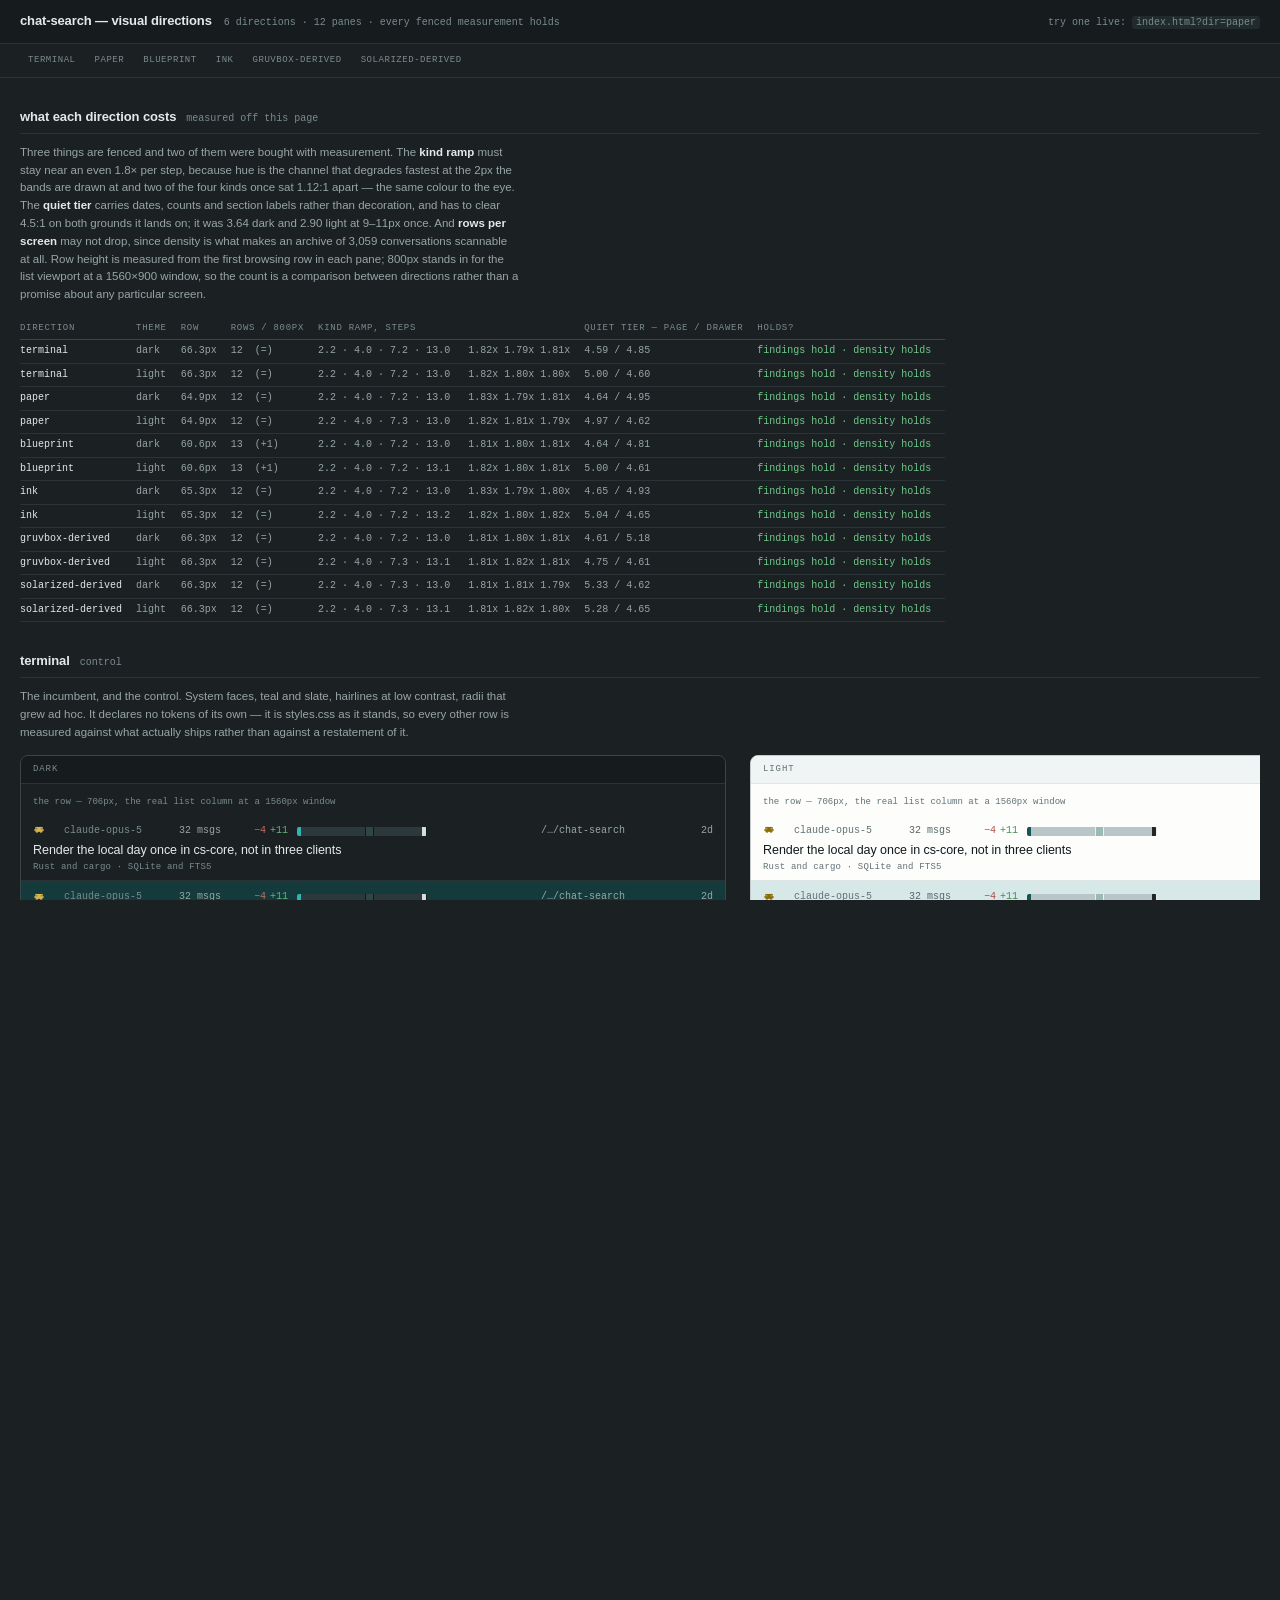
==== commit 64efa5a0: "docs(poc/ui): six directions, and what re-solving cost each ported palette The prototype claimed fou" ====
--- a/poc/ui/directions.html
+++ b/poc/ui/directions.html
@@ -4,7 +4,7 @@
 <meta charset="utf-8" />
 <meta name="viewport" content="width=device-width, initial-scale=1" />
 <title>chat-search — visual directions</title>
-<meta name="description" content="Four visual directions for the chat-search interface, shown on the row and the ribbon at real size, in both themes, with the measurements each one has to hold." />
+<meta name="description" content="Six visual directions for the chat-search interface, shown on the row and the ribbon at real size, in both themes, with the measurements each one has to hold." />
 <link rel="stylesheet" href="styles.css" />
 <link rel="stylesheet" href="directions.css" />
 <link rel="stylesheet" href="gallery.css" />
--- a/poc/ui/styles.css
+++ b/poc/ui/styles.css
@@ -146,7 +146,7 @@
 /* Everything above is colour. Everything here is the rest of what a visual pass gets
    to touch — type sizes, radii, the row's rhythm, the ribbon's geometry — pulled out
    of the rules below so that a *direction* can be a set of token values rather than a
-   fork of this file. `directions.css` holds four of them and `directions.html` shows
+   fork of this file. `directions.css` holds six of them and `directions.html` shows
    them on the row and the ribbon at real size; chat-search-4ar.11 is the argument for
    why that is the shape.
 
--- a/poc/ui/directions.css
+++ b/poc/ui/directions.css
@@ -2,11 +2,18 @@
    chat-search — visual directions
    =============================================================================
 
-   Four answers to the same interface. Nothing here changes what is in a row, how
+   Six answers to the same interface. Nothing here changes what is in a row, how
    panes are arranged, or how anything is grouped — those came out of measuring the
    corpus and re-litigating them in a visual pass would spend the measurement. This
    file may only set tokens declared in styles.css: palette, type faces and sizes,
    spacing, radii, and how much contrast separates one thing from another.
+
+   Four of the six were designed here. The last two are ports of palettes designed
+   elsewhere — Gruvbox and Solarized — and both carry `-derived` because neither
+   holds the ramp as published: every hue in them is the original's and not one
+   lightness is. `chat-search-me9.8.12` measured what that costs, and
+   `docs/DECISIONS.md` ADR 25 says why a direction the app ships has no choice about
+   it while a theme you load off your own disk does.
 
    Two findings have to survive whichever one is chosen, and both are easy to lose to
    a prettier palette:
@@ -386,3 +393,210 @@
   --src-claude-ai:   #6d4b76;
   --src-gemini:      #4a5c85;
 }
+
+
+/* --------------------------------------------------------- gruvbox-derived --- */
+/* Gruvbox, on the only terms a shipped direction is available on. The four grounds
+   and every accent below are published values, unaltered; the eight tokens the ramp
+   and the AA floor fence are Gruvbox's *hues* at lightnesses palette.py solved, and
+   the published lightnesses are gone. That is what `-derived` says, and the distance
+   is small: Gruvbox's dark side already carries an even ramp at 1.77x 1.78x 1.82x,
+   sitting about 1.11x above the targets, and its light side is 0.09 out.
+
+   Where a token is not fenced it is a published Gruvbox colour, and the trailing
+   comments say which. Where one had to be invented — the two selection grounds, the
+   match ground, one rule — it is Gruvbox's own hue at a lightness this interface
+   needed, because inventing from the incumbent's greys is how a port ends up reading
+   as `terminal` wearing a costume.
+
+   No type and no geometry: this is a colour port, so it takes the incumbent's scale
+   and rhythm whole and rows-per-screen does not move. */
+.dir-gruvbox-derived.theme-dark {
+  color-scheme: dark;
+
+  /* bg0_s over bg0 over bg0_h. Gruvbox publishes three dark grounds and they already
+     fall in the order this interface wants: the soft one is the page, the hard one is
+     the ribbon's track, and nothing had to be made up. */
+  --bg:      #32302f;  /* bg0_s */
+  --panel:   #282828;  /* bg0 */
+  --panel-2: #3c3836;  /* bg1 */
+  --panel-3: #504945;  /* bg2 */
+  --ink:     #ebdbb2;  /* fg1 */
+  --ink-2:   #bdae93;  /* fg3 */
+  /* gray's hue, solved. Published `gray` is 4.47:1 on the page and 3.16:1 on the
+     drawer, and the drawer is where most of this tier lands. */
+  --ink-3:   #a4978b;
+  --rule:    #3c3836;  /* bg1 */
+  --rule-2:  #504945;  /* bg2 */
+
+  /* Gruvbox has exactly one cool accent, so selection takes the blue's hue and the
+     Gemini badge below keeps the published bright blue itself — told apart by
+     lightness, which is what the incumbent already does with its teal. */
+  --sel:     #79bfc3;
+  --sel-bg:  #193031;
+  --sel-ink: #0a191a;
+  --hit:     #fabd2f;  /* bright yellow */
+  --hit-bg:  #413310;
+  --err:     #fb4934;  /* bright red */
+  --ok:      #b8bb26;  /* bright green */
+
+  --map-bg:     #1d2021;  /* bg0_h */
+  --k-tool:     #5c544c;
+  --k-reason:   #c25d78;
+  --k-user:     #83ba70;
+  --k-agent:    #efe5c8;
+  --act-look:   #49443f;
+  --act-run:    #5c544c;
+  --act-change: #507642;
+  --k-tool-ink: #a89984;  /* fg4 */
+
+  --src-claude-code: #fe8019;  /* bright orange */
+  --src-codex:       #8ec07c;  /* bright aqua */
+  --src-chatgpt:     #b8bb26;  /* bright green */
+  --src-claude-ai:   #d3869b;  /* bright purple */
+  --src-gemini:      #83a598;  /* bright blue */
+}
+
+/* Gruvbox publishes faded accents for its light side rather than reusing the bright
+   ones, so this is a second palette and not the one above inverted — the hues differ,
+   not only the lightnesses. */
+.dir-gruvbox-derived.theme-light {
+  color-scheme: light;
+
+  --bg:      #f9f5d7;  /* bg0_h */
+  --panel:   #fbf1c7;  /* bg0 */
+  --panel-2: #f2e5bc;  /* bg0_s */
+  --panel-3: #ebdbb2;  /* bg1 */
+  --ink:     #282828;  /* fg0 */
+  --ink-2:   #504945;  /* fg2 */
+  --ink-3:   #776a5f;
+  --rule:    #ede2c0;
+  --rule-2:  #d5c4a1;  /* bg2 */
+
+  --sel:     #076678;  /* faded blue */
+  --sel-bg:  #cbe6eb;
+  --sel-ink: #fbf1c7;  /* bg0 */
+  --hit:     #b57614;  /* faded yellow */
+  --hit-bg:  #f1e1b1;
+  --err:     #9d0006;  /* faded red */
+  --ok:      #79740e;  /* faded green */
+
+  --map-bg:     #f2e5bc;  /* bg0_s */
+  --k-tool:     #a6998e;
+  --k-reason:   #ae4b8a;
+  --k-user:     #295038;
+  --k-agent:    #231e1b;
+  --act-look:   #b8b0a9;
+  --act-run:    #a6998e;
+  --act-change: #4d8e66;
+  --k-tool-ink: #665c54;  /* fg3 */
+
+  --src-claude-code: #af3a03;  /* faded orange */
+  --src-codex:       #427b58;  /* faded aqua */
+  --src-chatgpt:     #79740e;  /* faded green */
+  --src-claude-ai:   #8f3f71;  /* faded purple */
+  --src-gemini:      #076678;  /* faded blue */
+}
+
+
+/* ------------------------------------------------------- solarized-derived --- */
+/* Solarized, and this one is a rebuild rather than a nudge. No assignment of its
+   sixteen published colours makes an even ramp at all — the best available is 1.46x
+   1.38x 2.18x, because nothing sits between base1 at 5.61:1 and base2 at 12.25:1 —
+   so every kind here is a Solarized hue at a lightness Solarized does not publish.
+
+   Two consequences worth naming, because both are the palette rather than the port.
+   Its comments tier is the one it designates for secondary content and it reads
+   2.42:1 on base02; solved to the 4.6 floor it comes back brighter than Solarized's
+   own body text. And Solarized publishes two foreground tiers per ground where this
+   interface has three, so the middle one is invented on both sides — the only tokens
+   here that are neither published nor solved, besides the grounds noted below.
+
+   The five source badges are Solarized's accents exactly as published, on both sides,
+   because nothing fences a badge and holding them still is the strongest claim this
+   port can make about being Solarized at all. */
+.dir-solarized-derived.theme-dark {
+  color-scheme: dark;
+
+  /* The one direction here whose panel is *lighter* than its background, because that
+     is what Solarized's own "background highlights" tier is for. The track is the
+     invention: the darkest colour Solarized publishes is the page itself, and a ribbon
+     needs a ground its kinds can climb away from, so it is base03's hue and saturation
+     one step down. */
+  --bg:      #002b36;  /* base03 */
+  --panel:   #073642;  /* base02 */
+  --panel-2: #0c4655;
+  --panel-3: #1a5566;
+  --ink:     #eee8d5;  /* base2 */
+  --ink-2:   #a6b4b5;
+  --ink-3:   #879ea4;
+  --rule:    #0c3e4b;
+  --rule-2:  #194a57;
+
+  /* Blue's hue lifted, because published blue at 4.5:1 would want a selection ground
+     darker than the page it sits on. */
+  --sel:     #5aace7;
+  --sel-bg:  #0c3245;
+  --sel-ink: #002b36;  /* base03 */
+  --hit:     #b58900;  /* yellow */
+  --hit-bg:  #3d2f05;
+  --err:     #dc322f;  /* red */
+  --ok:      #859900;  /* green */
+
+  --map-bg:     #001e26;
+  --k-tool:     #44555a;
+  --k-reason:   #6d72c5;
+  --k-user:     #36baaf;
+  --k-agent:    #dce0e0;
+  --act-look:   #394347;
+  --act-run:    #44555a;
+  --act-change: #2b736d;
+  --k-tool-ink: #8eabb4;
+
+  --src-claude-code: #cb4b16;  /* orange */
+  --src-codex:       #2aa198;  /* cyan */
+  --src-chatgpt:     #859900;  /* green */
+  --src-claude-ai:   #d33682;  /* magenta */
+  --src-gemini:      #268bd2;  /* blue */
+}
+
+/* Solarized's greys change temperature between its sides — hue 192 on the dark one,
+   hue 45 on the light one — so the grounds do here too, and the track is a step below
+   base2 on base2's own warm hue rather than a step below base03 on its cool one. */
+.dir-solarized-derived.theme-light {
+  color-scheme: light;
+
+  --bg:      #fdf6e3;  /* base3 */
+  --panel:   #eee8d5;  /* base2 */
+  --panel-2: #e9dfc4;
+  --panel-3: #ddd2b0;
+  --ink:     #002b36;  /* base03 */
+  --ink-2:   #3b4e54;
+  --ink-3:   #556a71;
+  --rule:    #ece5d0;
+  --rule-2:  #dfd5b9;
+
+  --sel:     #0b578e;
+  --sel-bg:  #cfe0ed;
+  --sel-ink: #fdf6e3;  /* base3 */
+  --hit:     #b58900;  /* yellow */
+  --hit-bg:  #f4e2af;
+  --err:     #dc322f;  /* red */
+  --ok:      #859900;  /* green */
+
+  --map-bg:     #e8e0c8;
+  --k-tool:     #849ba2;
+  --k-reason:   #5e62bf;
+  --k-user:     #154d49;
+  --k-agent:    #031e25;
+  --act-look:   #a0b0b4;
+  --act-run:    #849ba2;
+  --act-change: #2e8b83;
+  --k-tool-ink: #49666e;
+
+  --src-claude-code: #cb4b16;  /* orange */
+  --src-codex:       #2aa198;  /* cyan */
+  --src-chatgpt:     #859900;  /* green */
+  --src-claude-ai:   #d33682;  /* magenta */
+  --src-gemini:      #268bd2;  /* blue */
+}
